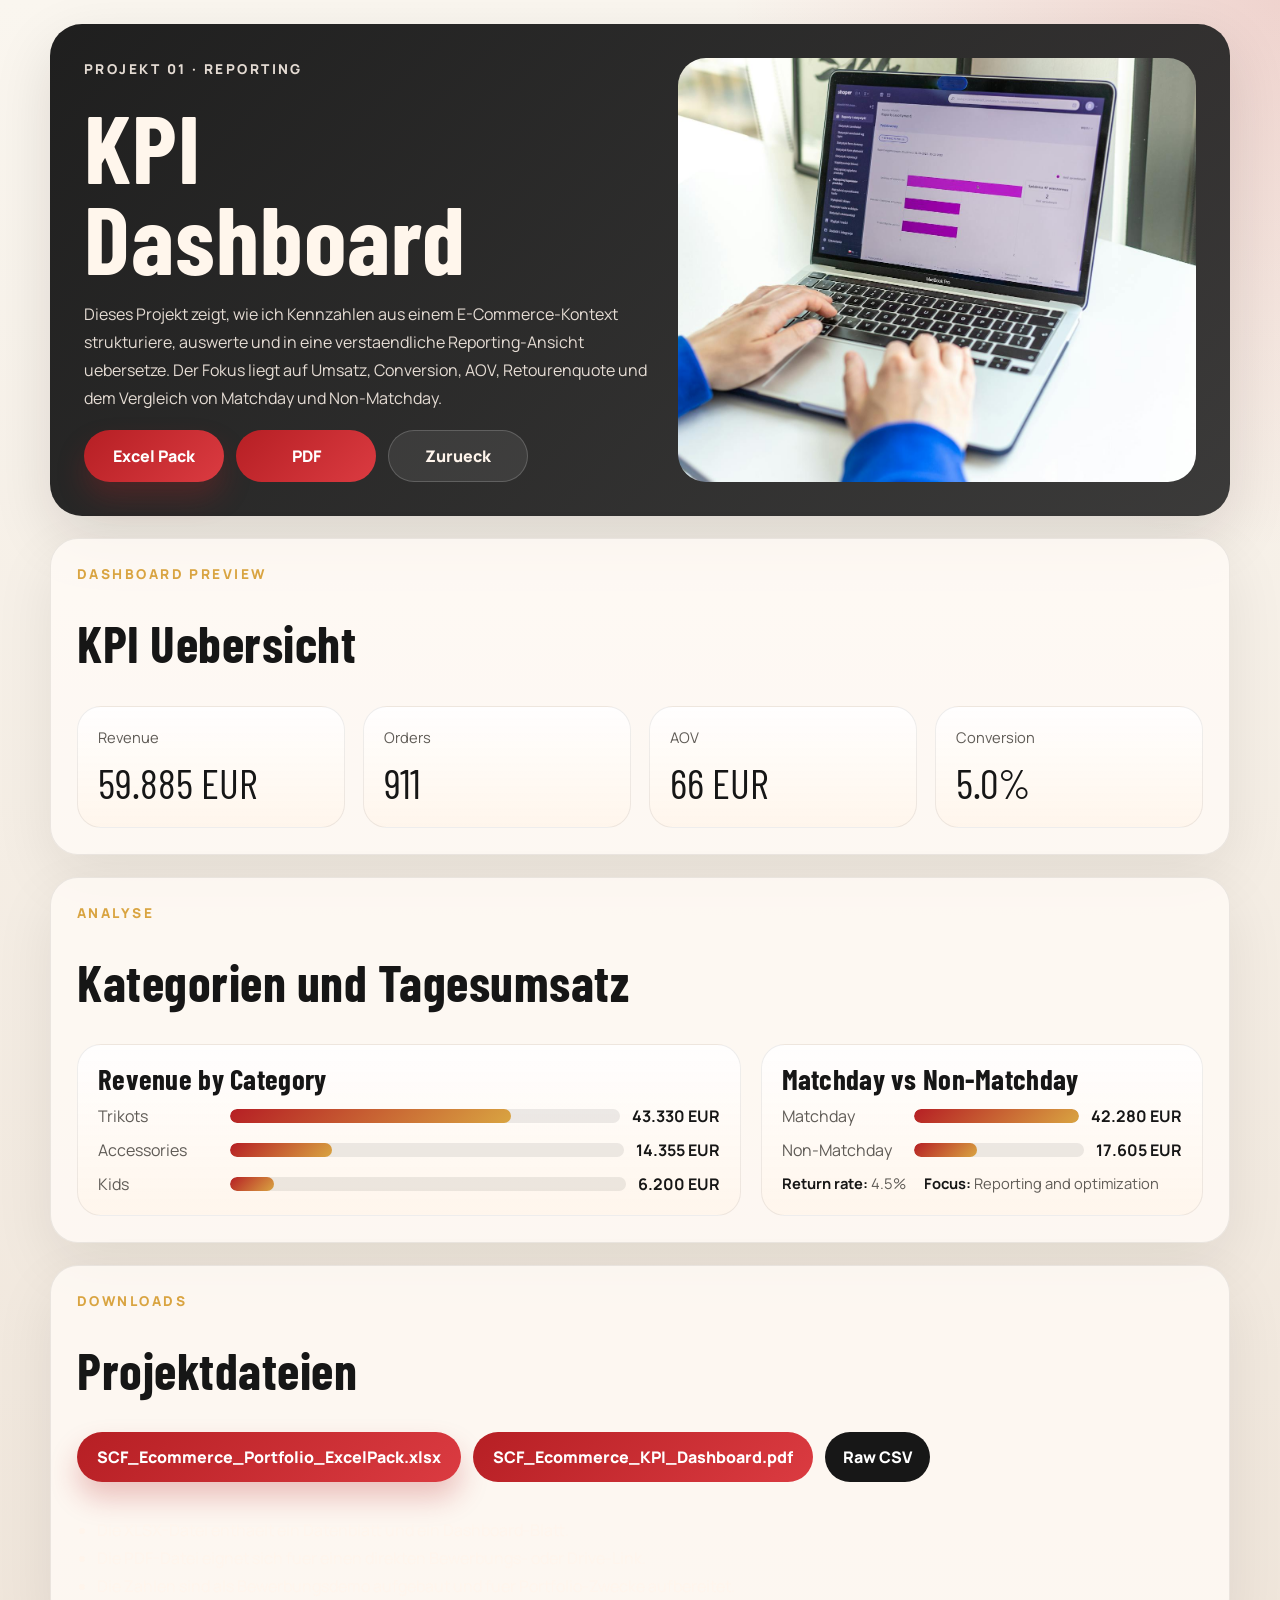
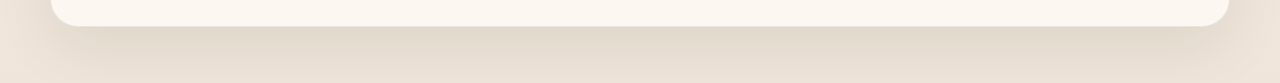
==== projects/kpi-dashboard.html @ 1fbb6597 "Add SC Freiburg application website" ====
<!DOCTYPE html>
<html lang="de">
  <head>
    <meta charset="UTF-8" />
    <meta name="viewport" content="width=device-width, initial-scale=1.0" />
    <title>KPI Dashboard | Kassem Jaffal</title>
    <link rel="preconnect" href="https://fonts.googleapis.com" />
    <link rel="preconnect" href="https://fonts.gstatic.com" crossorigin />
    <link
      href="https://fonts.googleapis.com/css2?family=Barlow+Condensed:wght@500;700&family=Manrope:wght@400;500;700;800&display=swap"
      rel="stylesheet"
    />
    <link rel="stylesheet" href="../styles.css" />
    <link rel="stylesheet" href="../projects.css" />
  </head>
  <body class="project-page">
    <div class="project-shell">
      <section class="project-hero">
        <div class="project-hero__copy">
          <p class="eyebrow">Projekt 01 · Reporting</p>
          <h1>KPI Dashboard</h1>
          <p class="project-copy">
            Dieses Projekt zeigt, wie ich Kennzahlen aus einem E-Commerce-Kontext
            strukturiere, auswerte und in eine verstaendliche Reporting-Ansicht
            uebersetze. Der Fokus liegt auf Umsatz, Conversion, AOV,
            Retourenquote und dem Vergleich von Matchday und Non-Matchday.
          </p>
          <div class="button-row">
            <a class="button button--primary" href="../downloads/SCF_Ecommerce_Portfolio_ExcelPack.xlsx">Excel Pack</a>
            <a class="button download-link" href="../downloads/SCF_Ecommerce_KPI_Dashboard.pdf">PDF</a>
            <a class="button button--ghost" href="../index.html#projects">Zurueck</a>
          </div>
        </div>

        <div class="project-hero__visual">
          <img src="../assets/excel-kpi-dashboard.jpg" alt="Laptop mit KPI-Dashboard" />
        </div>
      </section>

      <section class="project-panel">
        <p class="eyebrow">Dashboard Preview</p>
        <h2>KPI Uebersicht</h2>
        <div class="dashboard-grid">
          <article class="dashboard-metric">
            <span class="dashboard-metric__label">Revenue</span>
            <span class="dashboard-metric__value">59.885 EUR</span>
          </article>
          <article class="dashboard-metric">
            <span class="dashboard-metric__label">Orders</span>
            <span class="dashboard-metric__value">911</span>
          </article>
          <article class="dashboard-metric">
            <span class="dashboard-metric__label">AOV</span>
            <span class="dashboard-metric__value">66 EUR</span>
          </article>
          <article class="dashboard-metric">
            <span class="dashboard-metric__label">Conversion</span>
            <span class="dashboard-metric__value">5.0%</span>
          </article>
        </div>
      </section>

      <section class="project-panel">
        <p class="eyebrow">Analyse</p>
        <h2>Kategorien und Tagesumsatz</h2>
        <div class="chart-layout">
          <article class="chart-panel">
            <h3>Revenue by Category</h3>
            <div class="bar-chart">
              <div class="bar-row">
                <span>Trikots</span>
                <div class="bar-track"><div class="bar-fill" style="width: 72%"></div></div>
                <strong>43.330 EUR</strong>
              </div>
              <div class="bar-row">
                <span>Accessories</span>
                <div class="bar-track"><div class="bar-fill" style="width: 26%"></div></div>
                <strong>14.355 EUR</strong>
              </div>
              <div class="bar-row">
                <span>Kids</span>
                <div class="bar-track"><div class="bar-fill" style="width: 11%"></div></div>
                <strong>6.200 EUR</strong>
              </div>
            </div>
          </article>

          <article class="chart-panel">
            <h3>Matchday vs Non-Matchday</h3>
            <div class="mini-bars">
              <div class="bar-row">
                <span>Matchday</span>
                <div class="bar-track"><div class="bar-fill" style="width: 100%"></div></div>
                <strong>42.280 EUR</strong>
              </div>
              <div class="bar-row">
                <span>Non-Matchday</span>
                <div class="bar-track"><div class="bar-fill" style="width: 37%"></div></div>
                <strong>17.605 EUR</strong>
              </div>
            </div>
            <div class="legend">
              <span><strong>Return rate:</strong> 4.5%</span>
              <span><strong>Focus:</strong> Reporting and optimization</span>
            </div>
          </article>
        </div>
      </section>

      <section class="project-panel">
        <p class="eyebrow">Downloads</p>
        <h2>Projektdateien</h2>
        <div class="download-row">
          <a class="button button--primary" href="../downloads/SCF_Ecommerce_Portfolio_ExcelPack.xlsx">SCF_Ecommerce_Portfolio_ExcelPack.xlsx</a>
          <a class="button download-link" href="../downloads/SCF_Ecommerce_KPI_Dashboard.pdf">SCF_Ecommerce_KPI_Dashboard.pdf</a>
          <a class="button button--card" href="../downloads/scf_ecommerce_daily_data.csv">Raw CSV</a>
        </div>
        <ul class="download-list">
          <li>Die XLSX-Datei enthaelt ein Datenblatt und ein Dashboard-Blatt.</li>
          <li>Die PDF-Datei eignet sich fuer einen direkten Bewerbungs- oder Drive-Link.</li>
          <li>Die Zahlen sind als Bewerbungsdemo aufgebaut und fuer Portfolio-Zwecke aufbereitet.</li>
        </ul>
      </section>
    </div>
  </body>
</html>
---- styles.css ----
:root {
  --bg: #f4efe7;
  --bg-strong: #161616;
  --panel: rgba(255, 250, 244, 0.9);
  --panel-strong: #ffffff;
  --text: #161616;
  --muted: #5f5b56;
  --primary: #b61f24;
  --primary-dark: #7f1117;
  --accent: #d9a441;
  --line: rgba(22, 22, 22, 0.12);
  --shadow: 0 22px 60px rgba(27, 20, 15, 0.12);
}

* {
  box-sizing: border-box;
}

html {
  scroll-behavior: smooth;
}

body {
  margin: 0;
  font-family: "Manrope", sans-serif;
  color: var(--text);
  background:
    radial-gradient(circle at top right, rgba(182, 31, 36, 0.16), transparent 28%),
    radial-gradient(circle at bottom left, rgba(217, 164, 65, 0.2), transparent 24%),
    linear-gradient(180deg, #faf5ee 0%, #f1e9df 100%);
}

@keyframes riseIn {
  from {
    opacity: 0;
    transform: translateY(22px);
  }

  to {
    opacity: 1;
    transform: translateY(0);
  }
}

@keyframes panelSwap {
  from {
    opacity: 0;
    transform: translateY(14px) scale(0.985);
  }

  to {
    opacity: 1;
    transform: translateY(0) scale(1);
  }
}

img {
  display: block;
  max-width: 100%;
}

.page-shell {
  width: min(1180px, calc(100% - 32px));
  margin: 24px auto 56px;
}

.hero,
.section,
.closing__card {
  position: relative;
  overflow: hidden;
}

.hero {
  display: grid;
  grid-template-columns: 1.5fr 1fr;
  gap: 24px;
  min-height: 78vh;
  padding: 36px;
  border-radius: 36px;
  background:
    linear-gradient(135deg, rgba(22, 22, 22, 0.95), rgba(34, 34, 34, 0.86)),
    linear-gradient(120deg, rgba(182, 31, 36, 0.3), transparent 40%);
  box-shadow: var(--shadow);
  animation: riseIn 700ms ease both;
}

.hero::after {
  content: "";
  position: absolute;
  inset: auto -10% -20% auto;
  width: 420px;
  height: 420px;
  border-radius: 50%;
  background: radial-gradient(circle, rgba(182, 31, 36, 0.5), transparent 68%);
  filter: blur(24px);
}

.hero__copy,
.hero__card {
  position: relative;
  z-index: 1;
}

.hero__copy {
  display: flex;
  flex-direction: column;
  justify-content: center;
  max-width: 660px;
  padding-right: 24px;
}

.eyebrow {
  margin: 0 0 14px;
  color: var(--accent);
  font-size: 0.85rem;
  font-weight: 800;
  letter-spacing: 0.18em;
  text-transform: uppercase;
}

h1,
h2,
h3,
h4 {
  margin: 0;
  font-family: "Barlow Condensed", sans-serif;
  letter-spacing: 0.01em;
  line-height: 0.95;
}

h1 {
  max-width: 10ch;
  color: #fff5ec;
  font-size: clamp(4rem, 10vw, 7.8rem);
}

.hero__lead {
  max-width: 52ch;
  margin: 22px 0 0;
  color: rgba(255, 245, 236, 0.9);
  font-size: 1.08rem;
  line-height: 1.75;
}

.hero__actions {
  display: flex;
  gap: 14px;
  flex-wrap: wrap;
  margin-top: 28px;
}

.button,
.icon-button,
.portfolio__tab {
  border: 0;
  cursor: pointer;
  transition:
    transform 180ms ease,
    box-shadow 180ms ease,
    background-color 180ms ease,
    color 180ms ease;
}

.button {
  display: inline-flex;
  align-items: center;
  justify-content: center;
  min-width: 140px;
  padding: 14px 20px;
  border-radius: 999px;
  text-decoration: none;
  font-weight: 800;
}

.button:hover,
.icon-button:hover,
.portfolio__tab:hover {
  transform: translateY(-2px);
}

.button--primary {
  background: linear-gradient(135deg, var(--primary), #db3b41);
  color: #fff;
  box-shadow: 0 16px 28px rgba(182, 31, 36, 0.25);
}

.button--ghost {
  color: #fff5ec;
  background: rgba(255, 255, 255, 0.08);
  border: 1px solid rgba(255, 255, 255, 0.18);
}

.button--card {
  min-width: 0;
  width: fit-content;
  padding: 12px 18px;
  color: #fff;
  background: #171717;
}

.download-link {
  color: #fff;
  background: linear-gradient(135deg, #b61f24, #db3b41);
}

.hero__card {
  align-self: end;
  padding: 28px;
  border-radius: 28px;
  background: linear-gradient(180deg, rgba(255, 246, 235, 0.96), rgba(255, 255, 255, 0.84));
  backdrop-filter: blur(10px);
}

.hero__card-label {
  display: inline-block;
  margin-bottom: 18px;
  padding: 8px 12px;
  border-radius: 999px;
  background: rgba(182, 31, 36, 0.1);
  color: var(--primary);
  font-size: 0.8rem;
  font-weight: 800;
  letter-spacing: 0.08em;
  text-transform: uppercase;
}

.hero__fit-list,
.check-list,
.detail-list {
  margin: 0;
  padding: 0;
  list-style: none;
}

.hero__fit-list {
  display: grid;
  gap: 14px;
}

.hero__fit-list li,
.check-list li,
.detail-list li {
  position: relative;
  padding-left: 26px;
  line-height: 1.65;
}

.hero__fit-list li::before,
.check-list li::before,
.detail-list li::before {
  content: "";
  position: absolute;
  left: 0;
  top: 0.62em;
  width: 10px;
  height: 10px;
  border-radius: 50%;
  background: linear-gradient(135deg, var(--primary), var(--accent));
}

.section {
  margin-top: 24px;
  padding: 34px;
  border: 1px solid rgba(255, 255, 255, 0.42);
  border-radius: 32px;
  background: rgba(255, 252, 247, 0.74);
  box-shadow: var(--shadow);
  backdrop-filter: blur(12px);
  animation: riseIn 700ms ease both;
}

.section-heading {
  display: grid;
  gap: 10px;
  margin-bottom: 24px;
}

.section-heading h2 {
  max-width: 16ch;
  font-size: clamp(2.1rem, 5vw, 3.7rem);
}

.intro__grid,
.portfolio__panel,
.fit__grid {
  display: grid;
  gap: 20px;
}

.intro__grid {
  grid-template-columns: 1.45fr 0.9fr;
}

.panel,
.fit-card,
.closing__card {
  border-radius: 28px;
  background: var(--panel);
  border: 1px solid rgba(22, 22, 22, 0.07);
  box-shadow: inset 0 1px 0 rgba(255, 255, 255, 0.7);
}

.panel {
  padding: 24px;
}

.panel--wide {
  display: grid;
  gap: 16px;
}

.panel p,
.timeline__item p,
.fit-card p,
.closing__card p,
.portfolio__description,
.portfolio__role {
  margin: 0;
  color: var(--muted);
  line-height: 1.75;
}

.panel h3,
.fit-card h3,
.portfolio__panel h3,
.timeline__item h3,
.closing__card h2 {
  margin-bottom: 14px;
  font-size: 2rem;
}

.check-list {
  display: grid;
  gap: 10px;
}

.timeline__list {
  display: grid;
  gap: 18px;
}

.timeline__item {
  display: grid;
  grid-template-columns: 120px 1fr;
  gap: 18px;
  padding: 22px 0;
  border-top: 1px solid var(--line);
}

.timeline__item:first-child {
  border-top: 0;
  padding-top: 0;
}

.timeline__year {
  display: inline-flex;
  align-self: start;
  justify-content: center;
  min-width: 104px;
  padding: 10px 14px;
  border-radius: 999px;
  background: #181818;
  color: #fff6ed;
  font-weight: 800;
  letter-spacing: 0.08em;
  text-transform: uppercase;
}

.fit__grid {
  grid-template-columns: repeat(4, minmax(0, 1fr));
}

.fit-card {
  padding: 22px;
  background:
    linear-gradient(180deg, rgba(255, 255, 255, 0.82), rgba(255, 247, 238, 0.9));
}

.portfolio__cards,
.project-detail-list,
.project-detail__columns {
  display: grid;
  gap: 20px;
}

.portfolio__note {
  max-width: 70ch;
  margin: 0 0 22px;
  color: var(--muted);
  line-height: 1.7;
}

.portfolio__cards {
  grid-template-columns: repeat(3, minmax(0, 1fr));
}

.project-card,
.project-detail {
  overflow: hidden;
  border-radius: 28px;
  background:
    linear-gradient(180deg, rgba(255, 255, 255, 0.84), rgba(255, 247, 238, 0.9));
  border: 1px solid rgba(22, 22, 22, 0.08);
  box-shadow: var(--shadow);
}

.project-card__image,
.project-detail__visual img {
  width: 100%;
  object-fit: cover;
}

.project-card__image {
  height: 220px;
}

.project-card__body {
  display: grid;
  gap: 14px;
  padding: 22px;
}

.project-card__tag {
  display: inline-flex;
  width: fit-content;
  padding: 8px 12px;
  border-radius: 999px;
  background: rgba(182, 31, 36, 0.1);
  color: var(--primary);
  font-size: 0.78rem;
  font-weight: 800;
  letter-spacing: 0.08em;
  text-transform: uppercase;
}

.project-card__body h3,
.project-detail__content h3 {
  font-size: 2rem;
}

.project-card__body p,
.project-detail__lead,
.source-note p {
  margin: 0;
  color: var(--muted);
  line-height: 1.7;
}

.project-card__tools {
  color: var(--text);
  font-size: 0.95rem;
  font-weight: 800;
}

.project-detail-list {
  margin-top: 28px;
}

.project-detail {
  display: grid;
  grid-template-columns: 0.95fr 1.05fr;
}

.project-detail__visual {
  min-height: 100%;
  background: #161616;
}

.project-detail__visual img {
  height: 100%;
}

.project-detail__content {
  display: grid;
  gap: 18px;
  padding: 24px;
}

.project-detail__lead {
  font-size: 1.02rem;
}

.project-detail__columns {
  grid-template-columns: repeat(2, minmax(0, 1fr));
}

.project-detail__actions {
  display: flex;
  flex-wrap: wrap;
  gap: 12px;
}

.source-note {
  margin-top: 18px;
  padding-top: 18px;
  border-top: 1px solid var(--line);
}

.source-note a {
  color: var(--primary-dark);
  font-weight: 700;
}

.portfolio__tabs {
  display: flex;
  gap: 14px;
  flex-wrap: wrap;
  margin-bottom: 18px;
}

.portfolio__tab {
  padding: 14px 18px;
  border-radius: 18px;
  background: rgba(22, 22, 22, 0.05);
  font: inherit;
  text-align: left;
}

.portfolio__tab span {
  display: block;
}

.portfolio__tab-title {
  margin-bottom: 4px;
  font-weight: 800;
}

.portfolio__tab-subtitle {
  font-size: 0.92rem;
  color: var(--muted);
}

.portfolio__tab.is-active {
  background: linear-gradient(135deg, rgba(182, 31, 36, 0.14), rgba(217, 164, 65, 0.22));
  box-shadow: 0 10px 26px rgba(182, 31, 36, 0.12);
}

.portfolio__panel {
  grid-template-columns: 1fr 1fr;
  align-items: stretch;
  padding: 18px;
  border-radius: 32px;
  background:
    linear-gradient(180deg, rgba(255, 255, 255, 0.78), rgba(255, 245, 236, 0.86));
  border: 1px solid rgba(22, 22, 22, 0.08);
}

.portfolio__visual {
  min-height: 420px;
  padding: 16px;
  border-radius: 24px;
  background: linear-gradient(135deg, #151515, #2c2c2c);
}

.portfolio__visual img {
  width: 100%;
  height: 100%;
  object-fit: cover;
  border-radius: 18px;
}

.portfolio__visual.is-swapping,
.portfolio__content.is-swapping {
  animation: panelSwap 280ms ease;
}

.portfolio__content {
  display: flex;
  flex-direction: column;
  gap: 18px;
  padding: 14px 10px 14px 18px;
}

.portfolio__topline {
  display: flex;
  align-items: center;
  justify-content: space-between;
  gap: 16px;
}

.portfolio__type {
  display: inline-flex;
  padding: 8px 12px;
  border-radius: 999px;
  background: rgba(182, 31, 36, 0.1);
  color: var(--primary);
  font-size: 0.82rem;
  font-weight: 800;
  letter-spacing: 0.08em;
  text-transform: uppercase;
}

.portfolio__controls {
  display: flex;
  gap: 10px;
}

.icon-button {
  width: 44px;
  height: 44px;
  border-radius: 50%;
  background: #141414;
  color: #fff;
  font-size: 1.1rem;
}

.portfolio__role {
  font-weight: 700;
  color: var(--text);
}

.metric-strip {
  display: grid;
  grid-template-columns: repeat(3, minmax(0, 1fr));
  gap: 12px;
}

.metric {
  padding: 16px;
  border-radius: 20px;
  background: rgba(22, 22, 22, 0.04);
}

.metric__value {
  display: block;
  font-family: "Barlow Condensed", sans-serif;
  font-size: 2.1rem;
}

.metric__label {
  color: var(--muted);
  font-size: 0.9rem;
}

.portfolio__details {
  display: grid;
  grid-template-columns: repeat(2, minmax(0, 1fr));
  gap: 18px;
}

.portfolio__details h4 {
  margin-bottom: 12px;
  font-size: 1.35rem;
}

.closing__card {
  padding: 30px;
  background:
    linear-gradient(135deg, rgba(182, 31, 36, 0.08), rgba(255, 247, 238, 0.9)),
    var(--panel-strong);
}

@media (max-width: 980px) {
  .hero,
  .intro__grid,
  .portfolio__panel,
  .fit__grid,
  .portfolio__details,
  .project-detail,
  .project-detail__columns {
    grid-template-columns: 1fr;
  }

  .hero {
    min-height: auto;
  }

  .hero__copy {
    padding-right: 0;
  }

  .fit__grid {
    grid-template-columns: repeat(2, minmax(0, 1fr));
  }

  .portfolio__cards {
    grid-template-columns: 1fr;
  }
}

@media (max-width: 680px) {
  .page-shell {
    width: min(100% - 20px, 1180px);
    margin-top: 10px;
    margin-bottom: 34px;
  }

  .hero,
  .section {
    padding: 22px;
    border-radius: 24px;
  }

  h1 {
    max-width: none;
    font-size: clamp(3rem, 17vw, 4.7rem);
  }

  .section-heading h2 {
    max-width: none;
  }

  .timeline__item {
    grid-template-columns: 1fr;
  }

  .fit__grid,
  .metric-strip {
    grid-template-columns: 1fr;
  }

  .portfolio__visual {
    min-height: 260px;
  }

  .project-card__image {
    height: 200px;
  }
}
---- projects.css ----
.project-page {
  min-height: 100vh;
  background:
    radial-gradient(circle at top right, rgba(182, 31, 36, 0.16), transparent 26%),
    linear-gradient(180deg, #faf6ef 0%, #efe5da 100%);
}

.project-shell {
  width: min(1180px, calc(100% - 32px));
  margin: 24px auto 56px;
}

.project-hero,
.project-panel,
.shop-grid,
.funnel-grid {
  display: grid;
  gap: 22px;
}

.project-hero {
  grid-template-columns: 1.05fr 0.95fr;
  padding: 34px;
  border-radius: 32px;
  background: linear-gradient(135deg, rgba(22, 22, 22, 0.96), rgba(39, 39, 39, 0.9));
  box-shadow: 0 22px 60px rgba(27, 20, 15, 0.12);
}

.project-hero__copy {
  display: grid;
  align-content: center;
  gap: 18px;
}

.project-hero__copy h1 {
  color: #fff6ec;
  max-width: 9ch;
  font-size: clamp(3.3rem, 8vw, 6rem);
}

.project-hero__copy p,
.project-copy,
.download-list li,
.shop-card p,
.funnel-card p {
  margin: 0;
  color: rgba(255, 245, 236, 0.88);
  line-height: 1.75;
}

.project-hero__copy .button-row,
.download-row {
  display: flex;
  flex-wrap: wrap;
  gap: 12px;
}

.project-hero__visual,
.project-panel {
  overflow: hidden;
  border-radius: 28px;
}

.project-hero__visual img {
  width: 100%;
  height: 100%;
  min-height: 340px;
  object-fit: cover;
}

.project-panel {
  margin-top: 22px;
  padding: 26px;
  background: rgba(255, 251, 246, 0.82);
  border: 1px solid rgba(22, 22, 22, 0.08);
  box-shadow: 0 22px 60px rgba(27, 20, 15, 0.08);
}

.project-panel h2 {
  font-size: clamp(2rem, 4vw, 3.2rem);
  margin-bottom: 16px;
}

.dashboard-grid {
  display: grid;
  gap: 18px;
  grid-template-columns: repeat(4, minmax(0, 1fr));
}

.dashboard-metric,
.chart-panel,
.shop-card,
.funnel-card {
  padding: 20px;
  border-radius: 24px;
  background:
    linear-gradient(180deg, rgba(255, 255, 255, 0.86), rgba(255, 245, 236, 0.92));
  border: 1px solid rgba(22, 22, 22, 0.07);
}

.dashboard-metric__label {
  display: block;
  margin-bottom: 10px;
  color: #5f5b56;
  font-size: 0.92rem;
}

.dashboard-metric__value {
  display: block;
  font-family: "Barlow Condensed", sans-serif;
  font-size: 2.6rem;
}

.chart-layout {
  display: grid;
  grid-template-columns: 1.2fr 0.8fr;
  gap: 20px;
}

.chart-panel h3,
.shop-card h3,
.funnel-card h3 {
  margin-bottom: 12px;
  font-size: 1.8rem;
}

.bar-chart,
.mini-bars {
  display: grid;
  gap: 12px;
}

.bar-row {
  display: grid;
  grid-template-columns: 120px 1fr auto;
  align-items: center;
  gap: 12px;
}

.bar-row span,
.download-list,
.shop-card p,
.funnel-card p,
.legend {
  color: #5f5b56;
}

.bar-track {
  position: relative;
  overflow: hidden;
  height: 14px;
  border-radius: 999px;
  background: rgba(22, 22, 22, 0.08);
}

.bar-fill {
  height: 100%;
  border-radius: inherit;
  background: linear-gradient(135deg, #b61f24, #d9a441);
}

.legend {
  display: flex;
  gap: 18px;
  margin-top: 12px;
  font-size: 0.92rem;
}

.legend strong {
  color: #161616;
}

.download-list {
  margin: 12px 0 0;
  padding-left: 20px;
  line-height: 1.7;
}

.download-link {
  color: #fff;
  background: linear-gradient(135deg, #b61f24, #db3b41);
}

.shop-grid {
  grid-template-columns: repeat(3, minmax(0, 1fr));
}

.shop-card__price {
  display: block;
  margin-top: 10px;
  font-family: "Barlow Condensed", sans-serif;
  font-size: 2rem;
}

.shop-badge {
  display: inline-flex;
  margin-bottom: 12px;
  padding: 8px 12px;
  border-radius: 999px;
  background: rgba(182, 31, 36, 0.12);
  color: #b61f24;
  font-weight: 800;
  font-size: 0.82rem;
  letter-spacing: 0.08em;
  text-transform: uppercase;
}

.promo-strip {
  display: grid;
  gap: 16px;
  grid-template-columns: 1.2fr 0.8fr;
  margin-top: 20px;
}

.promo-panel {
  padding: 22px;
  border-radius: 24px;
  background: #161616;
  color: #fff5ec;
}

.promo-panel p {
  margin: 0;
  color: rgba(255, 245, 236, 0.88);
}

.funnel-grid {
  grid-template-columns: repeat(4, minmax(0, 1fr));
}

.funnel-card__stage {
  display: inline-flex;
  margin-bottom: 12px;
  padding: 8px 10px;
  border-radius: 999px;
  background: rgba(22, 22, 22, 0.08);
  color: #161616;
  font-size: 0.84rem;
  font-weight: 800;
  letter-spacing: 0.06em;
  text-transform: uppercase;
}

.timeline-flow {
  display: grid;
  gap: 14px;
  margin-top: 18px;
}

.flow-row {
  display: grid;
  grid-template-columns: 140px 1fr;
  gap: 12px;
  padding-top: 14px;
  border-top: 1px solid rgba(22, 22, 22, 0.1);
}

.flow-row strong {
  font-size: 0.95rem;
  text-transform: uppercase;
  letter-spacing: 0.06em;
}

@media (max-width: 980px) {
  .project-hero,
  .chart-layout,
  .promo-strip,
  .flow-row {
    grid-template-columns: 1fr;
  }

  .dashboard-grid,
  .shop-grid,
  .funnel-grid {
    grid-template-columns: repeat(2, minmax(0, 1fr));
  }
}

@media (max-width: 680px) {
  .project-shell {
    width: min(100% - 20px, 1180px);
    margin-top: 10px;
    margin-bottom: 34px;
  }

  .project-hero,
  .project-panel {
    padding: 22px;
  }

  .dashboard-grid,
  .shop-grid,
  .funnel-grid {
    grid-template-columns: 1fr;
  }

  .bar-row {
    grid-template-columns: 1fr;
  }
}
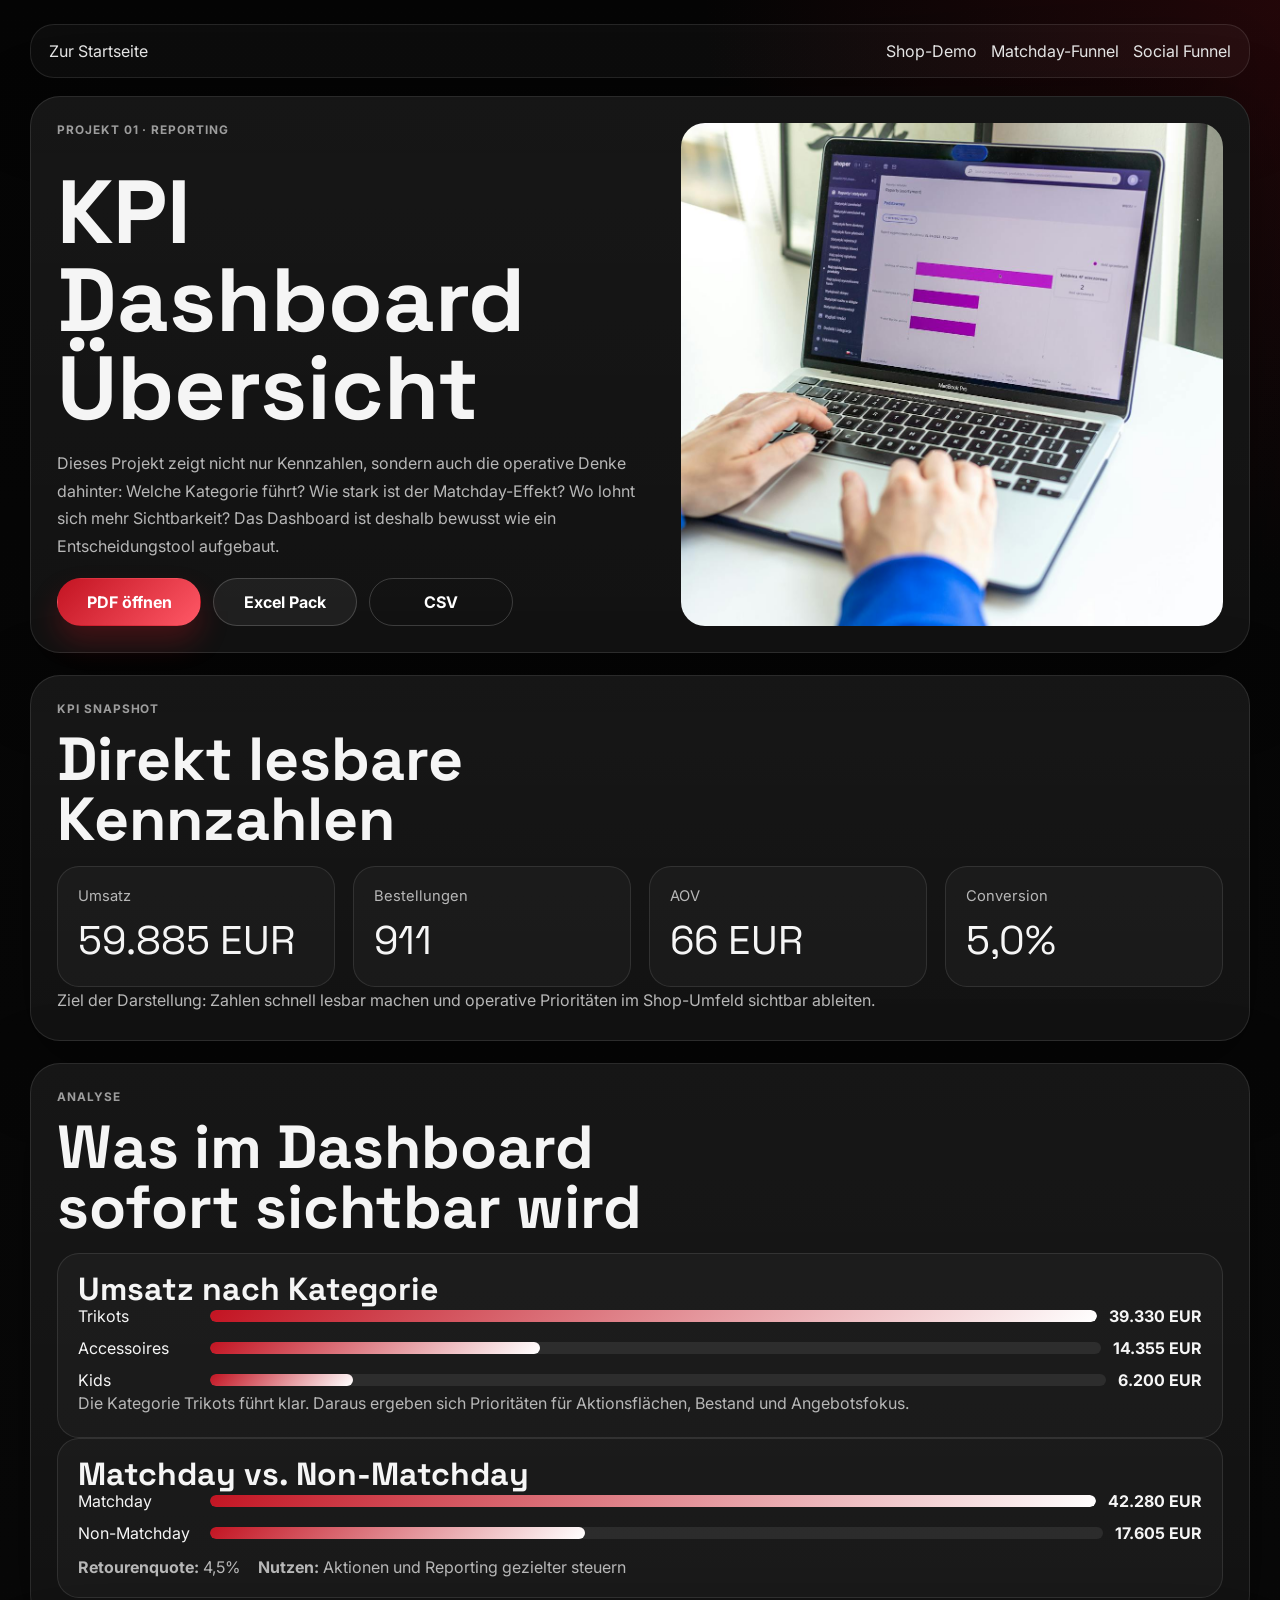
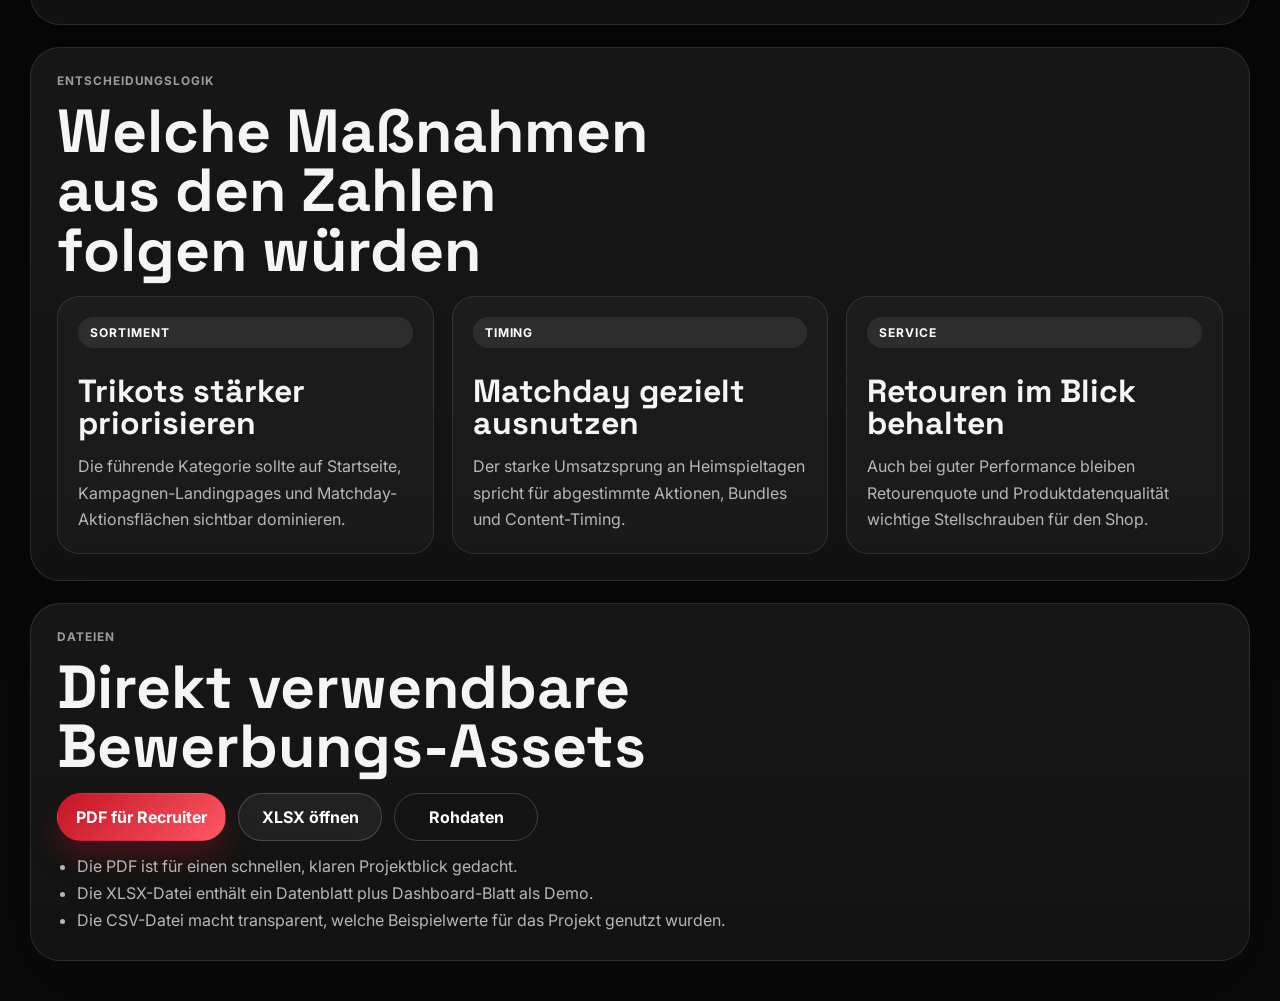
==== commit cb59e884: "Expand shop demo and add social funnel project" ====
--- a/projects/kpi-dashboard.html
+++ b/projects/kpi-dashboard.html
@@ -3,32 +3,35 @@
   <head>
     <meta charset="UTF-8" />
     <meta name="viewport" content="width=device-width, initial-scale=1.0" />
-    <title>KPI Dashboard | Kassem Jaffal</title>
-    <link rel="preconnect" href="https://fonts.googleapis.com" />
-    <link rel="preconnect" href="https://fonts.gstatic.com" crossorigin />
-    <link
-      href="https://fonts.googleapis.com/css2?family=Barlow+Condensed:wght@500;700&family=Manrope:wght@400;500;700;800&display=swap"
-      rel="stylesheet"
-    />
+    <title>KPI Dashboard Übersicht | Kassem Jaffal</title>
     <link rel="stylesheet" href="../styles.css" />
     <link rel="stylesheet" href="../projects.css" />
   </head>
   <body class="project-page">
     <div class="project-shell">
+      <nav class="subnav" aria-label="Unterseiten-Navigation">
+        <a href="../index.html">Zur Startseite</a>
+        <div class="subnav__links">
+          <a href="mock-fanshop.html">Shop-Demo</a>
+          <a href="matchday-funnel.html">Matchday-Funnel</a>
+          <a href="social-media-funnel.html">Social Funnel</a>
+        </div>
+      </nav>
+
       <section class="project-hero">
         <div class="project-hero__copy">
           <p class="eyebrow">Projekt 01 · Reporting</p>
-          <h1>KPI Dashboard</h1>
+          <h1>KPI Dashboard Übersicht</h1>
           <p class="project-copy">
-            Dieses Projekt zeigt, wie ich Kennzahlen aus einem E-Commerce-Kontext
-            strukturiere, auswerte und in eine verstaendliche Reporting-Ansicht
-            uebersetze. Der Fokus liegt auf Umsatz, Conversion, AOV,
-            Retourenquote und dem Vergleich von Matchday und Non-Matchday.
+            Dieses Projekt zeigt nicht nur Kennzahlen, sondern auch die
+            operative Denke dahinter: Welche Kategorie führt? Wie stark ist der
+            Matchday-Effekt? Wo lohnt sich mehr Sichtbarkeit? Das Dashboard ist
+            deshalb bewusst wie ein Entscheidungstool aufgebaut.
           </p>
           <div class="button-row">
-            <a class="button button--primary" href="../downloads/SCF_Ecommerce_Portfolio_ExcelPack.xlsx">Excel Pack</a>
-            <a class="button download-link" href="../downloads/SCF_Ecommerce_KPI_Dashboard.pdf">PDF</a>
-            <a class="button button--ghost" href="../index.html#projects">Zurueck</a>
+            <a class="button button--primary" href="../downloads/SCF_Ecommerce_KPI_Dashboard.pdf">PDF öffnen</a>
+            <a class="button button--secondary" href="../downloads/SCF_Ecommerce_Portfolio_ExcelPack.xlsx">Excel Pack</a>
+            <a class="button button--ghost" href="../downloads/scf_ecommerce_daily_data.csv">CSV</a>
           </div>
         </div>
 
@@ -38,15 +41,15 @@
       </section>
 
       <section class="project-panel">
-        <p class="eyebrow">Dashboard Preview</p>
-        <h2>KPI Uebersicht</h2>
+        <p class="eyebrow">KPI Snapshot</p>
+        <h2>Direkt lesbare Kennzahlen</h2>
         <div class="dashboard-grid">
           <article class="dashboard-metric">
-            <span class="dashboard-metric__label">Revenue</span>
+            <span class="dashboard-metric__label">Umsatz</span>
             <span class="dashboard-metric__value">59.885 EUR</span>
           </article>
           <article class="dashboard-metric">
-            <span class="dashboard-metric__label">Orders</span>
+            <span class="dashboard-metric__label">Bestellungen</span>
             <span class="dashboard-metric__value">911</span>
           </article>
           <article class="dashboard-metric">
@@ -55,38 +58,40 @@
           </article>
           <article class="dashboard-metric">
             <span class="dashboard-metric__label">Conversion</span>
-            <span class="dashboard-metric__value">5.0%</span>
+            <span class="dashboard-metric__value">5,0%</span>
           </article>
         </div>
+        <p class="metric-note">Ziel der Darstellung: Zahlen schnell lesbar machen und operative Prioritäten im Shop-Umfeld sichtbar ableiten.</p>
       </section>
 
       <section class="project-panel">
         <p class="eyebrow">Analyse</p>
-        <h2>Kategorien und Tagesumsatz</h2>
+        <h2>Was im Dashboard sofort sichtbar wird</h2>
         <div class="chart-layout">
           <article class="chart-panel">
-            <h3>Revenue by Category</h3>
+            <h3>Umsatz nach Kategorie</h3>
             <div class="bar-chart">
               <div class="bar-row">
                 <span>Trikots</span>
-                <div class="bar-track"><div class="bar-fill" style="width: 72%"></div></div>
-                <strong>43.330 EUR</strong>
+                <div class="bar-track"><div class="bar-fill" style="width: 100%"></div></div>
+                <strong>39.330 EUR</strong>
               </div>
               <div class="bar-row">
-                <span>Accessories</span>
-                <div class="bar-track"><div class="bar-fill" style="width: 26%"></div></div>
+                <span>Accessoires</span>
+                <div class="bar-track"><div class="bar-fill" style="width: 37%"></div></div>
                 <strong>14.355 EUR</strong>
               </div>
               <div class="bar-row">
                 <span>Kids</span>
-                <div class="bar-track"><div class="bar-fill" style="width: 11%"></div></div>
+                <div class="bar-track"><div class="bar-fill" style="width: 16%"></div></div>
                 <strong>6.200 EUR</strong>
               </div>
             </div>
+            <p class="chart-caption">Die Kategorie Trikots führt klar. Daraus ergeben sich Prioritäten für Aktionsflächen, Bestand und Angebotsfokus.</p>
           </article>
 
           <article class="chart-panel">
-            <h3>Matchday vs Non-Matchday</h3>
+            <h3>Matchday vs. Non-Matchday</h3>
             <div class="mini-bars">
               <div class="bar-row">
                 <span>Matchday</span>
@@ -95,30 +100,52 @@
               </div>
               <div class="bar-row">
                 <span>Non-Matchday</span>
-                <div class="bar-track"><div class="bar-fill" style="width: 37%"></div></div>
+                <div class="bar-track"><div class="bar-fill" style="width: 42%"></div></div>
                 <strong>17.605 EUR</strong>
               </div>
             </div>
             <div class="legend">
-              <span><strong>Return rate:</strong> 4.5%</span>
-              <span><strong>Focus:</strong> Reporting and optimization</span>
+              <span><strong>Retourenquote:</strong> 4,5%</span>
+              <span><strong>Nutzen:</strong> Aktionen und Reporting gezielter steuern</span>
             </div>
           </article>
         </div>
       </section>
 
       <section class="project-panel">
-        <p class="eyebrow">Downloads</p>
-        <h2>Projektdateien</h2>
+        <p class="eyebrow">Entscheidungslogik</p>
+        <h2>Welche Maßnahmen aus den Zahlen folgen würden</h2>
+        <div class="crm-grid">
+          <article class="crm-card">
+            <span class="insight-card__kicker">Sortiment</span>
+            <h3>Trikots stärker priorisieren</h3>
+            <p>Die führende Kategorie sollte auf Startseite, Kampagnen-Landingpages und Matchday-Aktionsflächen sichtbar dominieren.</p>
+          </article>
+          <article class="crm-card">
+            <span class="insight-card__kicker">Timing</span>
+            <h3>Matchday gezielt ausnutzen</h3>
+            <p>Der starke Umsatzsprung an Heimspieltagen spricht für abgestimmte Aktionen, Bundles und Content-Timing.</p>
+          </article>
+          <article class="crm-card">
+            <span class="insight-card__kicker">Service</span>
+            <h3>Retouren im Blick behalten</h3>
+            <p>Auch bei guter Performance bleiben Retourenquote und Produktdatenqualität wichtige Stellschrauben für den Shop.</p>
+          </article>
+        </div>
+      </section>
+
+      <section class="project-panel">
+        <p class="eyebrow">Dateien</p>
+        <h2>Direkt verwendbare Bewerbungs-Assets</h2>
         <div class="download-row">
-          <a class="button button--primary" href="../downloads/SCF_Ecommerce_Portfolio_ExcelPack.xlsx">SCF_Ecommerce_Portfolio_ExcelPack.xlsx</a>
-          <a class="button download-link" href="../downloads/SCF_Ecommerce_KPI_Dashboard.pdf">SCF_Ecommerce_KPI_Dashboard.pdf</a>
-          <a class="button button--card" href="../downloads/scf_ecommerce_daily_data.csv">Raw CSV</a>
+          <a class="button button--primary" href="../downloads/SCF_Ecommerce_KPI_Dashboard.pdf">PDF für Recruiter</a>
+          <a class="button button--secondary" href="../downloads/SCF_Ecommerce_Portfolio_ExcelPack.xlsx">XLSX öffnen</a>
+          <a class="button button--ghost" href="../downloads/scf_ecommerce_daily_data.csv">Rohdaten</a>
         </div>
         <ul class="download-list">
-          <li>Die XLSX-Datei enthaelt ein Datenblatt und ein Dashboard-Blatt.</li>
-          <li>Die PDF-Datei eignet sich fuer einen direkten Bewerbungs- oder Drive-Link.</li>
-          <li>Die Zahlen sind als Bewerbungsdemo aufgebaut und fuer Portfolio-Zwecke aufbereitet.</li>
+          <li>Die PDF ist für einen schnellen, klaren Projektblick gedacht.</li>
+          <li>Die XLSX-Datei enthält ein Datenblatt plus Dashboard-Blatt als Demo.</li>
+          <li>Die CSV-Datei macht transparent, welche Beispielwerte für das Projekt genutzt wurden.</li>
         </ul>
       </section>
     </div>
--- a/styles.css
+++ b/styles.css
@@ -1,15 +1,27 @@
+@import url("https://fonts.googleapis.com/css2?family=Inter:wght@400;500;600;700;800&family=Space+Grotesk:wght@500;700&display=swap");
+
 :root {
-  --bg: #f4efe7;
-  --bg-strong: #161616;
-  --panel: rgba(255, 250, 244, 0.9);
-  --panel-strong: #ffffff;
-  --text: #161616;
-  --muted: #5f5b56;
-  --primary: #b61f24;
-  --primary-dark: #7f1117;
-  --accent: #d9a441;
-  --line: rgba(22, 22, 22, 0.12);
-  --shadow: 0 22px 60px rgba(27, 20, 15, 0.12);
+  --bg: #050505;
+  --bg-soft: #0d0d0d;
+  --panel: #121212;
+  --panel-soft: #171717;
+  --surface: rgba(255, 255, 255, 0.04);
+  --surface-strong: rgba(255, 255, 255, 0.08);
+  --line: rgba(255, 255, 255, 0.1);
+  --line-strong: rgba(255, 255, 255, 0.18);
+  --text: #f5f5f5;
+  --muted: #b7b7b7;
+  --muted-strong: #e4e4e4;
+  --accent: #c31422;
+  --accent-soft: #ff5866;
+  --white: #ffffff;
+  --shadow: 0 24px 80px rgba(0, 0, 0, 0.34);
+  --radius-xl: 34px;
+  --radius-lg: 24px;
+  --radius-md: 18px;
+  --site-width: min(1220px, calc(100% - 32px));
+  --title-font: "Space Grotesk", sans-serif;
+  --body-font: "Inter", sans-serif;
 }
 
 * {
@@ -22,36 +34,12 @@
 
 body {
   margin: 0;
-  font-family: "Manrope", sans-serif;
+  font-family: var(--body-font);
   color: var(--text);
   background:
-    radial-gradient(circle at top right, rgba(182, 31, 36, 0.16), transparent 28%),
-    radial-gradient(circle at bottom left, rgba(217, 164, 65, 0.2), transparent 24%),
-    linear-gradient(180deg, #faf5ee 0%, #f1e9df 100%);
-}
-
-@keyframes riseIn {
-  from {
-    opacity: 0;
-    transform: translateY(22px);
-  }
-
-  to {
-    opacity: 1;
-    transform: translateY(0);
-  }
-}
-
-@keyframes panelSwap {
-  from {
-    opacity: 0;
-    transform: translateY(14px) scale(0.985);
-  }
-
-  to {
-    opacity: 1;
-    transform: translateY(0) scale(1);
-  }
+    radial-gradient(circle at top right, rgba(195, 20, 34, 0.18), transparent 22%),
+    radial-gradient(circle at bottom left, rgba(255, 255, 255, 0.05), transparent 16%),
+    linear-gradient(180deg, #040404 0%, #090909 100%);
 }
 
 img {
@@ -59,64 +47,238 @@
   max-width: 100%;
 }
 
-.page-shell {
-  width: min(1180px, calc(100% - 32px));
-  margin: 24px auto 56px;
-}
-
+a {
+  color: inherit;
+}
+
+button,
+input,
+textarea,
+select {
+  font: inherit;
+}
+
+.scroll-progress {
+  position: fixed;
+  z-index: 70;
+  top: 0;
+  left: 0;
+  width: 0;
+  height: 4px;
+  background: linear-gradient(90deg, var(--accent), var(--white));
+}
+
+.announcement-bar {
+  border-bottom: 1px solid var(--line);
+  background: linear-gradient(90deg, rgba(255, 255, 255, 0.04), rgba(195, 20, 34, 0.14), rgba(255, 255, 255, 0.04));
+}
+
+.announcement-bar__inner,
+.site-header__inner,
 .hero,
 .section,
-.closing__card {
-  position: relative;
-  overflow: hidden;
+.site-footer__inner,
+.site-footer__meta {
+  width: var(--site-width);
+  margin-inline: auto;
+}
+
+.announcement-bar__inner {
+  display: flex;
+  align-items: center;
+  gap: 14px;
+  min-height: 46px;
+}
+
+.announcement-bar__label,
+.eyebrow,
+.brand small,
+.brand strong,
+.site-nav__link {
+  letter-spacing: 0.08em;
+  text-transform: uppercase;
+}
+
+.announcement-bar__label {
+  padding: 6px 10px;
+  border-radius: 999px;
+  background: rgba(255, 255, 255, 0.12);
+  font-size: 0.72rem;
+  font-weight: 700;
+}
+
+.announcement-bar strong {
+  color: var(--muted-strong);
+  font-size: 0.92rem;
+  font-weight: 600;
+}
+
+.site-header {
+  position: sticky;
+  top: 0;
+  z-index: 60;
+  border-bottom: 1px solid var(--line);
+  backdrop-filter: blur(18px);
+  background: rgba(5, 5, 5, 0.82);
+}
+
+.site-header__inner {
+  display: flex;
+  align-items: center;
+  justify-content: space-between;
+  gap: 18px;
+  min-height: 86px;
+}
+
+.brand {
+  display: inline-flex;
+  align-items: center;
+  gap: 14px;
+  text-decoration: none;
+}
+
+.brand img {
+  width: 58px;
+  height: 58px;
+}
+
+.brand span {
+  display: grid;
+  gap: 3px;
+}
+
+.brand strong {
+  font-size: 0.96rem;
+}
+
+.brand small {
+  color: var(--muted);
+  font-size: 0.7rem;
+}
+
+.site-nav {
+  display: flex;
+  align-items: center;
+  gap: 10px;
+  padding: 8px;
+  border: 1px solid var(--line);
+  border-radius: 999px;
+  background: rgba(255, 255, 255, 0.03);
+}
+
+.site-nav__link {
+  padding: 10px 14px;
+  border-radius: 999px;
+  color: var(--muted-strong);
+  font-size: 0.73rem;
+  text-decoration: none;
+}
+
+.site-nav__link:hover,
+.site-nav__link.is-active {
+  background: var(--white);
+  color: #070707;
+}
+
+.site-header__actions,
+.hero__actions,
+.portfolio-card__actions {
+  display: flex;
+  flex-wrap: wrap;
+  gap: 12px;
+}
+
+.button,
+.chip,
+.faq-trigger,
+.portfolio-card,
+.insight-card,
+.story-card,
+.trend-card {
+  transition:
+    transform 180ms ease,
+    background-color 180ms ease,
+    border-color 180ms ease,
+    color 180ms ease,
+    box-shadow 180ms ease;
+}
+
+.button {
+  display: inline-flex;
+  align-items: center;
+  justify-content: center;
+  min-width: 144px;
+  padding: 13px 18px;
+  border: 1px solid transparent;
+  border-radius: 999px;
+  text-decoration: none;
+  font-weight: 700;
+}
+
+.button:hover,
+.chip:hover,
+.faq-trigger:hover,
+.portfolio-card:hover,
+.insight-card:hover,
+.story-card:hover,
+.trend-card:hover {
+  transform: translateY(-2px);
+}
+
+.button--primary,
+.download-link {
+  color: var(--white);
+  background: linear-gradient(135deg, var(--accent), var(--accent-soft));
+  box-shadow: 0 16px 28px rgba(195, 20, 34, 0.28);
+}
+
+.button--secondary {
+  border-color: var(--line-strong);
+  background: rgba(255, 255, 255, 0.06);
+  color: var(--white);
+}
+
+.button--ghost {
+  border-color: var(--line-strong);
+  background: transparent;
+  color: var(--white);
+}
+
+.button--card {
+  background: var(--white);
+  color: #080808;
+}
+
+.hero,
+.section,
+.site-footer {
+  border: 1px solid var(--line);
+  border-radius: var(--radius-xl);
+  background:
+    linear-gradient(180deg, rgba(255, 255, 255, 0.04), rgba(255, 255, 255, 0.02)),
+    var(--bg-soft);
+  box-shadow: var(--shadow);
 }
 
 .hero {
   display: grid;
-  grid-template-columns: 1.5fr 1fr;
-  gap: 24px;
-  min-height: 78vh;
-  padding: 36px;
-  border-radius: 36px;
-  background:
-    linear-gradient(135deg, rgba(22, 22, 22, 0.95), rgba(34, 34, 34, 0.86)),
-    linear-gradient(120deg, rgba(182, 31, 36, 0.3), transparent 40%);
-  box-shadow: var(--shadow);
-  animation: riseIn 700ms ease both;
-}
-
-.hero::after {
-  content: "";
-  position: absolute;
-  inset: auto -10% -20% auto;
-  width: 420px;
-  height: 420px;
-  border-radius: 50%;
-  background: radial-gradient(circle, rgba(182, 31, 36, 0.5), transparent 68%);
-  filter: blur(24px);
+  grid-template-columns: 1.05fr 0.95fr;
+  gap: 26px;
+  padding: 28px 0 0;
 }
 
 .hero__copy,
-.hero__card {
-  position: relative;
-  z-index: 1;
-}
-
-.hero__copy {
-  display: flex;
-  flex-direction: column;
-  justify-content: center;
-  max-width: 660px;
-  padding-right: 24px;
+.hero__visual,
+.section,
+.site-footer {
+  padding: 30px;
 }
 
 .eyebrow {
   margin: 0 0 14px;
-  color: var(--accent);
-  font-size: 0.85rem;
-  font-weight: 800;
-  letter-spacing: 0.18em;
-  text-transform: uppercase;
+  color: rgba(255, 255, 255, 0.58);
+  font-size: 0.74rem;
+  font-weight: 700;
 }
 
 h1,
@@ -124,597 +286,549 @@
 h3,
 h4 {
   margin: 0;
-  font-family: "Barlow Condensed", sans-serif;
-  letter-spacing: 0.01em;
-  line-height: 0.95;
+  font-family: var(--title-font);
+  line-height: 0.98;
 }
 
 h1 {
-  max-width: 10ch;
-  color: #fff5ec;
-  font-size: clamp(4rem, 10vw, 7.8rem);
+  max-width: 12ch;
+  font-size: clamp(3.1rem, 7vw, 6rem);
+}
+
+h2 {
+  max-width: 16ch;
+  font-size: clamp(2.1rem, 5vw, 3.8rem);
+}
+
+h3 {
+  font-size: clamp(1.4rem, 2.8vw, 2rem);
+}
+
+.hero__lead,
+.panel p,
+.insight-card p,
+.portfolio-card p,
+.faq-content p,
+.site-footer p,
+.story-card p,
+.trend-card p {
+  margin: 0;
+  color: var(--muted);
+  line-height: 1.72;
 }
 
 .hero__lead {
-  max-width: 52ch;
-  margin: 22px 0 0;
-  color: rgba(255, 245, 236, 0.9);
-  font-size: 1.08rem;
-  line-height: 1.75;
-}
-
-.hero__actions {
+  max-width: 60ch;
+  font-size: 1.04rem;
+}
+
+.hero__facts,
+.profile-grid,
+.insight-grid,
+.portfolio-grid,
+.site-footer__inner,
+.story-grid,
+.trend-grid {
+  display: grid;
+  gap: 20px;
+}
+
+.hero__facts {
+  grid-template-columns: repeat(3, minmax(0, 1fr));
+  margin-top: 30px;
+}
+
+.hero__facts article,
+.hero__mark-card,
+.panel,
+.insight-card,
+.portfolio-card,
+.faq-item,
+.story-card,
+.trend-card {
+  border: 1px solid var(--line);
+  border-radius: var(--radius-lg);
+  background: rgba(255, 255, 255, 0.035);
+  box-shadow: var(--shadow);
+}
+
+.hero__facts article {
+  padding: 18px;
+}
+
+.hero__facts strong {
+  display: block;
+  margin-bottom: 8px;
+  font-family: var(--title-font);
+  font-size: 1.85rem;
+}
+
+.hero__facts span {
+  color: var(--muted);
+  line-height: 1.55;
+}
+
+.hero__visual {
+  display: grid;
+  gap: 16px;
+}
+
+.hero__mark-card {
+  display: grid;
+  grid-template-columns: auto 1fr;
+  gap: 16px;
+  align-items: center;
+  padding: 18px;
+}
+
+.hero__mark-card img {
+  width: 80px;
+  height: 80px;
+}
+
+.hero__mark-card p:last-child {
+  margin: 0;
+  color: var(--muted-strong);
+  line-height: 1.64;
+}
+
+.hero__gallery {
+  display: grid;
+  grid-template-columns: 1.15fr 0.85fr;
+  grid-template-rows: repeat(3, 170px);
+  gap: 16px;
+}
+
+.hero__gallery img {
+  width: 100%;
+  height: 100%;
+  object-fit: cover;
+  border-radius: 22px;
+}
+
+.hero__gallery img:first-child {
+  grid-row: 1 / span 3;
+}
+
+.section {
+  margin-top: 24px;
+}
+
+.section--rail {
+  padding: 16px 30px;
+}
+
+.info-rail {
   display: flex;
-  gap: 14px;
   flex-wrap: wrap;
-  margin-top: 28px;
-}
-
-.button,
-.icon-button,
-.portfolio__tab {
-  border: 0;
-  cursor: pointer;
-  transition:
-    transform 180ms ease,
-    box-shadow 180ms ease,
-    background-color 180ms ease,
-    color 180ms ease;
-}
-
-.button {
-  display: inline-flex;
-  align-items: center;
-  justify-content: center;
-  min-width: 140px;
-  padding: 14px 20px;
+  gap: 12px;
+}
+
+.info-rail span {
+  padding: 12px 14px;
+  border: 1px solid var(--line);
   border-radius: 999px;
-  text-decoration: none;
-  font-weight: 800;
-}
-
-.button:hover,
-.icon-button:hover,
-.portfolio__tab:hover {
-  transform: translateY(-2px);
-}
-
-.button--primary {
-  background: linear-gradient(135deg, var(--primary), #db3b41);
-  color: #fff;
-  box-shadow: 0 16px 28px rgba(182, 31, 36, 0.25);
-}
-
-.button--ghost {
-  color: #fff5ec;
-  background: rgba(255, 255, 255, 0.08);
-  border: 1px solid rgba(255, 255, 255, 0.18);
-}
-
-.button--card {
-  min-width: 0;
-  width: fit-content;
-  padding: 12px 18px;
-  color: #fff;
-  background: #171717;
-}
-
-.download-link {
-  color: #fff;
-  background: linear-gradient(135deg, #b61f24, #db3b41);
-}
-
-.hero__card {
-  align-self: end;
-  padding: 28px;
-  border-radius: 28px;
-  background: linear-gradient(180deg, rgba(255, 246, 235, 0.96), rgba(255, 255, 255, 0.84));
-  backdrop-filter: blur(10px);
-}
-
-.hero__card-label {
-  display: inline-block;
-  margin-bottom: 18px;
-  padding: 8px 12px;
-  border-radius: 999px;
-  background: rgba(182, 31, 36, 0.1);
-  color: var(--primary);
-  font-size: 0.8rem;
-  font-weight: 800;
-  letter-spacing: 0.08em;
-  text-transform: uppercase;
-}
-
-.hero__fit-list,
+  color: var(--muted-strong);
+  background: rgba(255, 255, 255, 0.03);
+}
+
+.section-heading {
+  display: grid;
+  gap: 10px;
+  margin-bottom: 22px;
+}
+
+.profile-grid {
+  grid-template-columns: 1.2fr 0.8fr;
+}
+
+.panel,
+.story-card,
+.trend-card {
+  padding: 24px;
+}
+
+.panel--wide {
+  display: grid;
+  gap: 16px;
+}
+
 .check-list,
-.detail-list {
+.footer-links {
   margin: 0;
   padding: 0;
   list-style: none;
 }
 
-.hero__fit-list {
-  display: grid;
-  gap: 14px;
-}
-
-.hero__fit-list li,
-.check-list li,
-.detail-list li {
+.check-list {
+  display: grid;
+  gap: 12px;
+}
+
+.check-list li {
   position: relative;
-  padding-left: 26px;
-  line-height: 1.65;
-}
-
-.hero__fit-list li::before,
-.check-list li::before,
-.detail-list li::before {
+  padding-left: 24px;
+  color: var(--muted-strong);
+  line-height: 1.6;
+}
+
+.check-list li::before {
   content: "";
   position: absolute;
+  top: 0.55em;
   left: 0;
-  top: 0.62em;
   width: 10px;
   height: 10px;
   border-radius: 50%;
-  background: linear-gradient(135deg, var(--primary), var(--accent));
-}
-
-.section {
-  margin-top: 24px;
-  padding: 34px;
-  border: 1px solid rgba(255, 255, 255, 0.42);
-  border-radius: 32px;
-  background: rgba(255, 252, 247, 0.74);
-  box-shadow: var(--shadow);
-  backdrop-filter: blur(12px);
-  animation: riseIn 700ms ease both;
-}
-
-.section-heading {
-  display: grid;
-  gap: 10px;
-  margin-bottom: 24px;
-}
-
-.section-heading h2 {
-  max-width: 16ch;
-  font-size: clamp(2.1rem, 5vw, 3.7rem);
-}
-
-.intro__grid,
-.portfolio__panel,
-.fit__grid {
-  display: grid;
-  gap: 20px;
-}
-
-.intro__grid {
-  grid-template-columns: 1.45fr 0.9fr;
-}
-
-.panel,
-.fit-card,
-.closing__card {
-  border-radius: 28px;
-  background: var(--panel);
-  border: 1px solid rgba(22, 22, 22, 0.07);
-  box-shadow: inset 0 1px 0 rgba(255, 255, 255, 0.7);
-}
-
-.panel {
-  padding: 24px;
-}
-
-.panel--wide {
+  background: linear-gradient(135deg, var(--accent), var(--white));
+}
+
+.story-grid {
+  grid-template-columns: 1fr 1fr 1fr;
+}
+
+.story-card {
   display: grid;
   gap: 16px;
 }
 
-.panel p,
-.timeline__item p,
-.fit-card p,
-.closing__card p,
-.portfolio__description,
-.portfolio__role {
-  margin: 0;
-  color: var(--muted);
-  line-height: 1.75;
-}
-
-.panel h3,
-.fit-card h3,
-.portfolio__panel h3,
-.timeline__item h3,
-.closing__card h2 {
+.story-card img {
+  width: 100%;
+  height: 220px;
+  object-fit: cover;
+  border-radius: 18px;
+}
+
+.story-card--accent {
+  background:
+    linear-gradient(155deg, rgba(195, 20, 34, 0.18), rgba(255, 255, 255, 0.03)),
+    rgba(255, 255, 255, 0.035);
+}
+
+.trend-grid,
+.insight-grid {
+  grid-template-columns: repeat(3, minmax(0, 1fr));
+}
+
+.portfolio-grid {
+  grid-template-columns: repeat(2, minmax(0, 1fr));
+}
+
+.insight-card,
+.trend-card {
+  padding: 22px;
+}
+
+.insight-card__kicker,
+.portfolio-card__tag {
+  display: inline-flex;
   margin-bottom: 14px;
-  font-size: 2rem;
-}
-
-.check-list {
-  display: grid;
-  gap: 10px;
-}
-
-.timeline__list {
-  display: grid;
-  gap: 18px;
-}
-
-.timeline__item {
-  display: grid;
-  grid-template-columns: 120px 1fr;
-  gap: 18px;
-  padding: 22px 0;
-  border-top: 1px solid var(--line);
-}
-
-.timeline__item:first-child {
-  border-top: 0;
-  padding-top: 0;
-}
-
-.timeline__year {
-  display: inline-flex;
-  align-self: start;
-  justify-content: center;
-  min-width: 104px;
-  padding: 10px 14px;
+  padding: 8px 12px;
   border-radius: 999px;
-  background: #181818;
-  color: #fff6ed;
-  font-weight: 800;
+  background: rgba(255, 255, 255, 0.08);
+  color: var(--white);
+  font-size: 0.75rem;
+  font-weight: 700;
   letter-spacing: 0.08em;
   text-transform: uppercase;
 }
 
-.fit__grid {
-  grid-template-columns: repeat(4, minmax(0, 1fr));
-}
-
-.fit-card {
-  padding: 22px;
-  background:
-    linear-gradient(180deg, rgba(255, 255, 255, 0.82), rgba(255, 247, 238, 0.9));
-}
-
-.portfolio__cards,
-.project-detail-list,
-.project-detail__columns {
-  display: grid;
-  gap: 20px;
-}
-
-.portfolio__note {
-  max-width: 70ch;
-  margin: 0 0 22px;
+.portfolio-toolbar {
+  display: grid;
+  gap: 16px;
+  margin-bottom: 16px;
+}
+
+.search-field {
+  display: grid;
+  gap: 10px;
+}
+
+.search-field span {
+  color: var(--muted-strong);
+  font-size: 0.94rem;
+}
+
+.search-field input {
+  width: 100%;
+  padding: 16px 18px;
+  border: 1px solid var(--line);
+  border-radius: 18px;
+  outline: 0;
+  color: var(--white);
+  background: rgba(255, 255, 255, 0.04);
+}
+
+.search-field input:focus {
+  border-color: rgba(255, 255, 255, 0.28);
+  box-shadow: 0 0 0 4px rgba(255, 255, 255, 0.04);
+}
+
+.filter-chips {
+  display: flex;
+  flex-wrap: wrap;
+  gap: 10px;
+}
+
+.chip {
+  padding: 11px 14px;
+  border: 1px solid var(--line);
+  border-radius: 999px;
+  background: transparent;
+  color: var(--white);
+  cursor: pointer;
+}
+
+.chip.is-active {
+  border-color: var(--white);
+  background: var(--white);
+  color: #080808;
+}
+
+.results-copy,
+.empty-state {
+  margin: 0 0 18px;
   color: var(--muted);
-  line-height: 1.7;
-}
-
-.portfolio__cards {
-  grid-template-columns: repeat(3, minmax(0, 1fr));
-}
-
-.project-card,
-.project-detail {
+}
+
+.portfolio-card {
   overflow: hidden;
-  border-radius: 28px;
-  background:
-    linear-gradient(180deg, rgba(255, 255, 255, 0.84), rgba(255, 247, 238, 0.9));
-  border: 1px solid rgba(22, 22, 22, 0.08);
-  box-shadow: var(--shadow);
-}
-
-.project-card__image,
-.project-detail__visual img {
+}
+
+.portfolio-card img {
   width: 100%;
+  height: 240px;
   object-fit: cover;
 }
 
-.project-card__image {
-  height: 220px;
-}
-
-.project-card__body {
+.portfolio-card__body {
   display: grid;
   gap: 14px;
   padding: 22px;
 }
 
-.project-card__tag {
-  display: inline-flex;
-  width: fit-content;
-  padding: 8px 12px;
-  border-radius: 999px;
-  background: rgba(182, 31, 36, 0.1);
-  color: var(--primary);
-  font-size: 0.78rem;
-  font-weight: 800;
-  letter-spacing: 0.08em;
-  text-transform: uppercase;
-}
-
-.project-card__body h3,
-.project-detail__content h3 {
-  font-size: 2rem;
-}
-
-.project-card__body p,
-.project-detail__lead,
-.source-note p {
+.portfolio-card__meta {
+  color: var(--muted-strong);
+  font-size: 0.92rem;
+}
+
+.portfolio-card.is-hidden {
+  display: none;
+}
+
+.image-rail {
+  overflow: auto;
+  margin-inline: -4px;
+  padding-bottom: 4px;
+}
+
+.image-rail__track {
+  display: grid;
+  grid-auto-flow: column;
+  grid-auto-columns: minmax(220px, 1fr);
+  gap: 16px;
+  min-width: 100%;
+}
+
+.image-rail__card {
+  overflow: hidden;
+  border: 1px solid var(--line);
+  border-radius: var(--radius-lg);
+  background: rgba(255, 255, 255, 0.035);
+}
+
+.image-rail__card img {
+  width: 100%;
+  height: 220px;
+  object-fit: cover;
+}
+
+.image-rail__card p {
   margin: 0;
+  padding: 16px 18px;
   color: var(--muted);
-  line-height: 1.7;
-}
-
-.project-card__tools {
-  color: var(--text);
-  font-size: 0.95rem;
-  font-weight: 800;
-}
-
-.project-detail-list {
-  margin-top: 28px;
-}
-
-.project-detail {
-  display: grid;
-  grid-template-columns: 0.95fr 1.05fr;
-}
-
-.project-detail__visual {
-  min-height: 100%;
-  background: #161616;
-}
-
-.project-detail__visual img {
-  height: 100%;
-}
-
-.project-detail__content {
-  display: grid;
-  gap: 18px;
-  padding: 24px;
-}
-
-.project-detail__lead {
-  font-size: 1.02rem;
-}
-
-.project-detail__columns {
-  grid-template-columns: repeat(2, minmax(0, 1fr));
-}
-
-.project-detail__actions {
+}
+
+.faq-list {
+  display: grid;
+  gap: 14px;
+}
+
+.faq-trigger {
+  width: 100%;
+  padding: 22px;
+  border: 0;
+  text-align: left;
+  color: var(--white);
+  background: transparent;
+  cursor: pointer;
+  font-family: var(--title-font);
+  font-size: 1.28rem;
+}
+
+.faq-trigger[aria-expanded="true"] {
+  color: var(--accent-soft);
+}
+
+.faq-content {
+  padding: 0 22px 22px;
+}
+
+.site-footer {
+  width: var(--site-width);
+  margin: 24px auto 36px;
+}
+
+.site-footer__inner {
+  grid-template-columns: 1.2fr 0.8fr 0.8fr;
+}
+
+.footer-links {
+  display: grid;
+  gap: 10px;
+}
+
+.footer-links a,
+.site-footer a,
+.back-to-top {
+  color: var(--muted);
+  text-decoration: none;
+}
+
+.site-footer__meta {
   display: flex;
-  flex-wrap: wrap;
-  gap: 12px;
-}
-
-.source-note {
-  margin-top: 18px;
-  padding-top: 18px;
-  border-top: 1px solid var(--line);
-}
-
-.source-note a {
-  color: var(--primary-dark);
-  font-weight: 700;
-}
-
-.portfolio__tabs {
-  display: flex;
-  gap: 14px;
-  flex-wrap: wrap;
-  margin-bottom: 18px;
-}
-
-.portfolio__tab {
-  padding: 14px 18px;
-  border-radius: 18px;
-  background: rgba(22, 22, 22, 0.05);
-  font: inherit;
-  text-align: left;
-}
-
-.portfolio__tab span {
-  display: block;
-}
-
-.portfolio__tab-title {
-  margin-bottom: 4px;
-  font-weight: 800;
-}
-
-.portfolio__tab-subtitle {
-  font-size: 0.92rem;
-  color: var(--muted);
-}
-
-.portfolio__tab.is-active {
-  background: linear-gradient(135deg, rgba(182, 31, 36, 0.14), rgba(217, 164, 65, 0.22));
-  box-shadow: 0 10px 26px rgba(182, 31, 36, 0.12);
-}
-
-.portfolio__panel {
-  grid-template-columns: 1fr 1fr;
-  align-items: stretch;
-  padding: 18px;
-  border-radius: 32px;
-  background:
-    linear-gradient(180deg, rgba(255, 255, 255, 0.78), rgba(255, 245, 236, 0.86));
-  border: 1px solid rgba(22, 22, 22, 0.08);
-}
-
-.portfolio__visual {
-  min-height: 420px;
-  padding: 16px;
-  border-radius: 24px;
-  background: linear-gradient(135deg, #151515, #2c2c2c);
-}
-
-.portfolio__visual img {
-  width: 100%;
-  height: 100%;
-  object-fit: cover;
-  border-radius: 18px;
-}
-
-.portfolio__visual.is-swapping,
-.portfolio__content.is-swapping {
-  animation: panelSwap 280ms ease;
-}
-
-.portfolio__content {
-  display: flex;
-  flex-direction: column;
-  gap: 18px;
-  padding: 14px 10px 14px 18px;
-}
-
-.portfolio__topline {
-  display: flex;
-  align-items: center;
   justify-content: space-between;
   gap: 16px;
-}
-
-.portfolio__type {
-  display: inline-flex;
-  padding: 8px 12px;
-  border-radius: 999px;
-  background: rgba(182, 31, 36, 0.1);
-  color: var(--primary);
-  font-size: 0.82rem;
-  font-weight: 800;
-  letter-spacing: 0.08em;
-  text-transform: uppercase;
-}
-
-.portfolio__controls {
-  display: flex;
-  gap: 10px;
-}
-
-.icon-button {
-  width: 44px;
-  height: 44px;
-  border-radius: 50%;
-  background: #141414;
-  color: #fff;
-  font-size: 1.1rem;
-}
-
-.portfolio__role {
-  font-weight: 700;
-  color: var(--text);
-}
-
-.metric-strip {
-  display: grid;
-  grid-template-columns: repeat(3, minmax(0, 1fr));
-  gap: 12px;
-}
-
-.metric {
-  padding: 16px;
-  border-radius: 20px;
-  background: rgba(22, 22, 22, 0.04);
-}
-
-.metric__value {
-  display: block;
-  font-family: "Barlow Condensed", sans-serif;
-  font-size: 2.1rem;
-}
-
-.metric__label {
-  color: var(--muted);
-  font-size: 0.9rem;
-}
-
-.portfolio__details {
-  display: grid;
-  grid-template-columns: repeat(2, minmax(0, 1fr));
-  gap: 18px;
-}
-
-.portfolio__details h4 {
-  margin-bottom: 12px;
-  font-size: 1.35rem;
-}
-
-.closing__card {
-  padding: 30px;
-  background:
-    linear-gradient(135deg, rgba(182, 31, 36, 0.08), rgba(255, 247, 238, 0.9)),
-    var(--panel-strong);
-}
-
-@media (max-width: 980px) {
+  padding-top: 22px;
+  margin-top: 24px;
+  border-top: 1px solid var(--line);
+}
+
+.back-to-top {
+  white-space: nowrap;
+}
+
+[data-reveal] {
+  opacity: 0;
+  transform: translateY(18px);
+  transition: opacity 480ms ease, transform 480ms ease;
+}
+
+[data-reveal].is-visible {
+  opacity: 1;
+  transform: none;
+}
+
+@supports (animation-timeline: view()) {
+  [data-reveal] {
+    opacity: 1;
+    transform: none;
+    animation: reveal-in linear both;
+    animation-timeline: view();
+    animation-range: entry 12% cover 32%;
+  }
+}
+
+@keyframes reveal-in {
+  from {
+    opacity: 0;
+    transform: translateY(18px);
+  }
+  to {
+    opacity: 1;
+    transform: translateY(0);
+  }
+}
+
+@media (max-width: 1120px) {
   .hero,
-  .intro__grid,
-  .portfolio__panel,
-  .fit__grid,
-  .portfolio__details,
-  .project-detail,
-  .project-detail__columns {
+  .profile-grid,
+  .story-grid,
+  .trend-grid,
+  .insight-grid,
+  .portfolio-grid,
+  .site-footer__inner {
     grid-template-columns: 1fr;
   }
 
-  .hero {
-    min-height: auto;
-  }
-
-  .hero__copy {
-    padding-right: 0;
-  }
-
-  .fit__grid {
-    grid-template-columns: repeat(2, minmax(0, 1fr));
-  }
-
-  .portfolio__cards {
-    grid-template-columns: 1fr;
-  }
-}
-
-@media (max-width: 680px) {
-  .page-shell {
-    width: min(100% - 20px, 1180px);
-    margin-top: 10px;
-    margin-bottom: 34px;
-  }
-
+  .site-header__inner {
+    flex-wrap: wrap;
+    justify-content: center;
+    padding: 16px 0;
+  }
+
+  .hero__gallery {
+    grid-template-columns: 1fr 1fr;
+    grid-template-rows: 240px 180px 180px;
+  }
+
+  .hero__gallery img:first-child {
+    grid-column: 1 / span 2;
+    grid-row: auto;
+  }
+}
+
+@media (max-width: 780px) {
+  .announcement-bar__inner,
+  .site-header__inner,
   .hero,
-  .section {
+  .section,
+  .site-footer,
+  .site-footer__meta {
+    width: min(100% - 20px, 1220px);
+  }
+
+  .announcement-bar__inner {
+    display: grid;
+    padding: 10px 0;
+  }
+
+  .site-nav {
+    flex-wrap: wrap;
+    justify-content: center;
+  }
+
+  .site-header__actions,
+  .hero__actions,
+  .portfolio-card__actions {
+    display: grid;
+  }
+
+  .hero__copy,
+  .hero__visual,
+  .section,
+  .site-footer {
     padding: 22px;
-    border-radius: 24px;
   }
 
   h1 {
     max-width: none;
-    font-size: clamp(3rem, 17vw, 4.7rem);
-  }
-
-  .section-heading h2 {
+    font-size: clamp(2.8rem, 12vw, 4.8rem);
+  }
+
+  h2 {
     max-width: none;
   }
 
-  .timeline__item {
+  .hero__facts {
     grid-template-columns: 1fr;
   }
 
-  .fit__grid,
-  .metric-strip {
+  .hero__mark-card,
+  .site-footer__meta {
+    display: grid;
+  }
+
+  .hero__gallery {
     grid-template-columns: 1fr;
-  }
-
-  .portfolio__visual {
-    min-height: 260px;
-  }
-
-  .project-card__image {
-    height: 200px;
-  }
-}
+    grid-template-rows: auto;
+  }
+
+  .hero__gallery img:first-child {
+    grid-column: auto;
+  }
+
+  .image-rail__track {
+    grid-auto-columns: minmax(260px, 1fr);
+  }
+}
--- a/projects.css
+++ b/projects.css
@@ -1,131 +1,193 @@
-.project-page {
+.project-page,
+.legal-page {
   min-height: 100vh;
   background:
-    radial-gradient(circle at top right, rgba(182, 31, 36, 0.16), transparent 26%),
-    linear-gradient(180deg, #faf6ef 0%, #efe5da 100%);
-}
-
-.project-shell {
-  width: min(1180px, calc(100% - 32px));
-  margin: 24px auto 56px;
+    radial-gradient(circle at top right, rgba(195, 20, 34, 0.16), transparent 20%),
+    linear-gradient(180deg, #050505 0%, #0a0a0a 100%);
+}
+
+.project-shell,
+.legal-shell {
+  width: var(--site-width);
+  margin: 24px auto 40px;
+}
+
+.subnav {
+  display: flex;
+  justify-content: space-between;
+  align-items: center;
+  gap: 16px;
+  margin-bottom: 18px;
+  padding: 16px 18px;
+  border: 1px solid var(--line);
+  border-radius: 24px;
+  background: rgba(255, 255, 255, 0.03);
+  box-shadow: var(--shadow);
+}
+
+.subnav a {
+  color: var(--muted-strong);
+  text-decoration: none;
+}
+
+.subnav a:hover {
+  color: var(--white);
+}
+
+.subnav__links {
+  display: flex;
+  flex-wrap: wrap;
+  gap: 14px;
 }
 
 .project-hero,
+.shop-hero,
 .project-panel,
-.shop-grid,
-.funnel-grid {
-  display: grid;
-  gap: 22px;
-}
-
-.project-hero {
+.legal-panel,
+.product-modal__card,
+.cart-drawer,
+.toast,
+.trust-card,
+.review-card,
+.collection-card {
+  border: 1px solid var(--line);
+  border-radius: 30px;
+  background:
+    linear-gradient(180deg, rgba(255, 255, 255, 0.04), rgba(255, 255, 255, 0.02)),
+    var(--bg-soft);
+  box-shadow: var(--shadow);
+}
+
+.project-hero,
+.shop-hero {
+  display: grid;
   grid-template-columns: 1.05fr 0.95fr;
-  padding: 34px;
-  border-radius: 32px;
-  background: linear-gradient(135deg, rgba(22, 22, 22, 0.96), rgba(39, 39, 39, 0.9));
-  box-shadow: 0 22px 60px rgba(27, 20, 15, 0.12);
-}
-
-.project-hero__copy {
+  gap: 24px;
+  padding: 26px;
+}
+
+.project-hero__copy,
+.shop-hero__copy {
   display: grid;
   align-content: center;
   gap: 18px;
 }
 
-.project-hero__copy h1 {
-  color: #fff6ec;
-  max-width: 9ch;
-  font-size: clamp(3.3rem, 8vw, 6rem);
-}
-
-.project-hero__copy p,
+.project-hero__copy h1,
+.shop-hero__copy h1 {
+  max-width: 11ch;
+}
+
 .project-copy,
-.download-list li,
-.shop-card p,
-.funnel-card p {
+.metric-note,
+.legal-panel p,
+.legal-panel li,
+.chart-caption,
+.cart-empty,
+.checkout-note,
+.shop-toolbar__hint,
+.trust-card p,
+.review-card p,
+.collection-card p {
   margin: 0;
-  color: rgba(255, 245, 236, 0.88);
-  line-height: 1.75;
-}
-
-.project-hero__copy .button-row,
-.download-row {
+  color: var(--muted);
+  line-height: 1.72;
+}
+
+.button-row,
+.download-row,
+.checkout-actions,
+.cart-drawer__footer {
   display: flex;
   flex-wrap: wrap;
   gap: 12px;
 }
 
-.project-hero__visual,
-.project-panel {
-  overflow: hidden;
-  border-radius: 28px;
-}
-
-.project-hero__visual img {
+.project-hero__visual img,
+.shop-hero__visual img {
   width: 100%;
   height: 100%;
-  min-height: 340px;
+  min-height: 360px;
   object-fit: cover;
-}
-
-.project-panel {
+  border-radius: 24px;
+}
+
+.project-panel,
+.legal-panel {
   margin-top: 22px;
   padding: 26px;
-  background: rgba(255, 251, 246, 0.82);
-  border: 1px solid rgba(22, 22, 22, 0.08);
-  box-shadow: 0 22px 60px rgba(27, 20, 15, 0.08);
-}
-
-.project-panel h2 {
-  font-size: clamp(2rem, 4vw, 3.2rem);
+}
+
+.project-panel h2,
+.legal-panel h1 {
   margin-bottom: 16px;
 }
 
+.dashboard-grid,
+.shop-grid,
+.funnel-grid,
+.checkout-layout,
+.legal-grid,
+.trust-grid,
+.review-grid,
+.collection-grid,
+.recommendation-grid,
+.lookbook-grid,
+.crm-grid {
+  display: grid;
+  gap: 18px;
+}
+
 .dashboard-grid {
-  display: grid;
-  gap: 18px;
   grid-template-columns: repeat(4, minmax(0, 1fr));
 }
 
 .dashboard-metric,
 .chart-panel,
 .shop-card,
-.funnel-card {
+.funnel-card,
+.checkout-box,
+.recommendation-card,
+.lookbook-card,
+.crm-card,
+.email-preview {
   padding: 20px;
-  border-radius: 24px;
-  background:
-    linear-gradient(180deg, rgba(255, 255, 255, 0.86), rgba(255, 245, 236, 0.92));
-  border: 1px solid rgba(22, 22, 22, 0.07);
-}
-
-.dashboard-metric__label {
+  border: 1px solid var(--line);
+  border-radius: 22px;
+  background: rgba(255, 255, 255, 0.03);
+}
+
+.dashboard-metric__label,
+.checkout-label,
+.summary-line span:first-child {
   display: block;
   margin-bottom: 10px;
-  color: #5f5b56;
+  color: var(--muted);
   font-size: 0.92rem;
 }
 
+.dashboard-metric__value,
+.shop-card__price,
+.summary-line strong,
+.cart-badge {
+  font-family: var(--title-font);
+}
+
 .dashboard-metric__value {
-  display: block;
-  font-family: "Barlow Condensed", sans-serif;
-  font-size: 2.6rem;
-}
-
-.chart-layout {
-  display: grid;
-  grid-template-columns: 1.2fr 0.8fr;
-  gap: 20px;
-}
-
-.chart-panel h3,
-.shop-card h3,
-.funnel-card h3 {
-  margin-bottom: 12px;
-  font-size: 1.8rem;
+  font-size: 2.5rem;
+}
+
+.chart-layout,
+.checkout-layout,
+.legal-grid {
+  grid-template-columns: 1.1fr 0.9fr;
 }
 
 .bar-chart,
-.mini-bars {
+.mini-bars,
+.timeline-flow,
+.summary-list,
+.legal-list {
   display: grid;
   gap: 12px;
 }
@@ -137,164 +199,630 @@
   gap: 12px;
 }
 
-.bar-row span,
-.download-list,
-.shop-card p,
-.funnel-card p,
-.legend {
-  color: #5f5b56;
-}
-
 .bar-track {
-  position: relative;
   overflow: hidden;
-  height: 14px;
+  height: 12px;
   border-radius: 999px;
-  background: rgba(22, 22, 22, 0.08);
+  background: rgba(255, 255, 255, 0.08);
 }
 
 .bar-fill {
   height: 100%;
   border-radius: inherit;
-  background: linear-gradient(135deg, #b61f24, #d9a441);
+  background: linear-gradient(135deg, var(--accent), var(--white));
 }
 
 .legend {
   display: flex;
+  flex-wrap: wrap;
   gap: 18px;
-  margin-top: 12px;
-  font-size: 0.92rem;
-}
-
-.legend strong {
-  color: #161616;
+  margin-top: 14px;
+  color: var(--muted);
 }
 
 .download-list {
   margin: 12px 0 0;
   padding-left: 20px;
+  color: var(--muted);
   line-height: 1.7;
 }
 
-.download-link {
-  color: #fff;
-  background: linear-gradient(135deg, #b61f24, #db3b41);
+.shop-toolbar {
+  display: grid;
+  gap: 16px;
+  margin-bottom: 20px;
 }
 
 .shop-grid {
-  grid-template-columns: repeat(3, minmax(0, 1fr));
+  grid-template-columns: repeat(4, minmax(0, 1fr));
+}
+
+.shop-card {
+  display: grid;
+  gap: 14px;
+}
+
+.shop-card img {
+  width: 100%;
+  height: 240px;
+  object-fit: cover;
+  border-radius: 18px;
+}
+
+.shop-card__meta,
+.shop-card__topline {
+  display: flex;
+  justify-content: space-between;
+  gap: 12px;
+  align-items: center;
 }
 
 .shop-card__price {
-  display: block;
-  margin-top: 10px;
-  font-family: "Barlow Condensed", sans-serif;
-  font-size: 2rem;
-}
-
-.shop-badge {
+  font-size: 1.95rem;
+}
+
+.shop-card__price-group {
+  display: flex;
+  align-items: baseline;
+  gap: 10px;
+  flex-wrap: wrap;
+}
+
+.shop-card__compare {
+  color: var(--muted);
+  text-decoration: line-through;
+}
+
+.shop-card__tag,
+.funnel-card__stage,
+.product-chip,
+.cart-badge,
+.size-chip,
+.color-chip {
   display: inline-flex;
-  margin-bottom: 12px;
+  width: fit-content;
   padding: 8px 12px;
   border-radius: 999px;
-  background: rgba(182, 31, 36, 0.12);
-  color: #b61f24;
-  font-weight: 800;
-  font-size: 0.82rem;
+  background: rgba(255, 255, 255, 0.08);
+  color: var(--white);
+  font-size: 0.74rem;
+  font-weight: 700;
   letter-spacing: 0.08em;
   text-transform: uppercase;
 }
 
-.promo-strip {
+.shop-card__rating {
+  color: #ffce52;
+  letter-spacing: 0.08em;
+}
+
+.shop-card__actions {
+  display: flex;
+  flex-wrap: wrap;
+  gap: 10px;
+}
+
+.trust-grid {
+  grid-template-columns: repeat(4, minmax(0, 1fr));
+}
+
+.trust-card,
+.review-card,
+.collection-card {
+  padding: 20px;
+}
+
+.trust-card strong,
+.review-card strong,
+.collection-card strong {
+  display: block;
+  margin-bottom: 10px;
+  font-family: var(--title-font);
+  font-size: 1.25rem;
+}
+
+.collection-grid {
+  grid-template-columns: repeat(3, minmax(0, 1fr));
+}
+
+.collection-card img {
+  width: 100%;
+  height: 200px;
+  object-fit: cover;
+  margin-bottom: 14px;
+  border-radius: 18px;
+}
+
+.review-grid {
+  grid-template-columns: repeat(3, minmax(0, 1fr));
+}
+
+.recommendation-grid {
+  grid-template-columns: repeat(3, minmax(0, 1fr));
+}
+
+.recommendation-card {
+  display: grid;
+  gap: 14px;
+}
+
+.recommendation-card img,
+.lookbook-card img {
+  width: 100%;
+  height: 220px;
+  object-fit: cover;
+  border-radius: 18px;
+}
+
+.recommendation-card__copy,
+.lookbook-card div {
+  display: grid;
+  gap: 12px;
+}
+
+.lookbook-grid {
+  grid-template-columns: 1.3fr 0.7fr 0.7fr;
+}
+
+.lookbook-card {
+  display: grid;
+  gap: 14px;
+}
+
+.lookbook-card--wide {
+  grid-row: span 2;
+}
+
+.lookbook-card--wide img {
+  height: 360px;
+}
+
+.payment-switcher {
+  display: flex;
+  flex-wrap: wrap;
+  gap: 10px;
+  margin: 22px 0 16px;
+}
+
+.payment-pill {
+  padding: 12px 14px;
+  border: 1px solid var(--line);
+  border-radius: 999px;
+  color: var(--white);
+  background: transparent;
+  cursor: pointer;
+}
+
+.payment-pill.is-active {
+  background: var(--white);
+  color: #080808;
+}
+
+.payment-panel {
+  display: grid;
+  gap: 14px;
+}
+
+.cart-launcher {
+  position: sticky;
+  top: 96px;
+  z-index: 10;
+  display: inline-flex;
+  justify-self: end;
+  align-items: center;
+  gap: 10px;
+  margin-bottom: 18px;
+  padding: 12px 16px;
+  border: 1px solid var(--line);
+  border-radius: 999px;
+  color: var(--white);
+  background: rgba(18, 18, 18, 0.94);
+  cursor: pointer;
+}
+
+.cart-badge {
+  min-width: 32px;
+  justify-content: center;
+  background: var(--accent);
+}
+
+.modal-shell,
+.cart-drawer-shell {
+  position: fixed;
+  inset: 0;
+  z-index: 80;
+  display: grid;
+  place-items: center;
+  padding: 20px;
+  background: rgba(0, 0, 0, 0.72);
+}
+
+.modal-shell[hidden],
+.cart-drawer-shell[hidden] {
+  display: none;
+}
+
+.product-modal__card {
+  width: min(980px, 100%);
+  display: grid;
+  grid-template-columns: 1fr 1fr;
+  gap: 22px;
+  padding: 22px;
+}
+
+.product-modal__card img {
+  width: 100%;
+  height: 100%;
+  max-height: 520px;
+  object-fit: cover;
+  border-radius: 24px;
+}
+
+.product-modal__copy {
   display: grid;
   gap: 16px;
-  grid-template-columns: 1.2fr 0.8fr;
-  margin-top: 20px;
-}
-
-.promo-panel {
-  padding: 22px;
-  border-radius: 24px;
-  background: #161616;
-  color: #fff5ec;
-}
-
-.promo-panel p {
+  align-content: start;
+}
+
+.product-meta,
+.variant-row {
+  display: flex;
+  flex-wrap: wrap;
+  gap: 10px;
+}
+
+.variant-block {
+  display: grid;
+  gap: 10px;
+}
+
+.size-chip,
+.color-chip {
+  border: 1px solid transparent;
+  background: rgba(255, 255, 255, 0.06);
+  cursor: pointer;
+}
+
+.size-chip.is-active,
+.color-chip.is-active {
+  border-color: var(--white);
+  background: var(--white);
+  color: #080808;
+}
+
+.qty-row {
+  display: flex;
+  align-items: center;
+  gap: 12px;
+}
+
+.qty-button,
+.cart-drawer__close {
+  width: 42px;
+  height: 42px;
+  border: 1px solid var(--line);
+  border-radius: 50%;
+  color: var(--white);
+  background: transparent;
+  cursor: pointer;
+}
+
+.cart-drawer-shell {
+  justify-items: end;
+}
+
+.cart-drawer {
+  width: min(420px, 100%);
+  height: min(100vh - 28px, 840px);
+  display: grid;
+  grid-template-rows: auto 1fr auto;
+  gap: 16px;
+  padding: 20px;
+}
+
+.cart-drawer__head {
+  display: flex;
+  justify-content: space-between;
+  gap: 12px;
+  align-items: center;
+}
+
+.cart-list {
+  display: grid;
+  gap: 12px;
+  align-content: start;
+  overflow: auto;
+}
+
+.cart-item {
+  display: grid;
+  grid-template-columns: 80px 1fr auto;
+  gap: 12px;
+  align-items: center;
+  padding: 12px;
+  border-radius: 16px;
+  background: rgba(255, 255, 255, 0.04);
+}
+
+.cart-item img {
+  width: 80px;
+  height: 80px;
+  object-fit: cover;
+  border-radius: 14px;
+}
+
+.cart-item__copy {
+  display: grid;
+  gap: 6px;
+}
+
+.cart-item__copy p,
+.cart-item__copy span,
+.checkout-box p,
+.checkout-box li,
+.flow-row p {
   margin: 0;
-  color: rgba(255, 245, 236, 0.88);
+  color: var(--muted);
+  line-height: 1.58;
+}
+
+.summary-line {
+  display: flex;
+  justify-content: space-between;
+  gap: 12px;
+}
+
+.summary-line strong {
+  font-size: 1.6rem;
+}
+
+.checkout-form {
+  display: grid;
+  gap: 16px;
+}
+
+.checkout-form input,
+.checkout-form textarea,
+.checkout-form select {
+  width: 100%;
+  padding: 15px 16px;
+  border: 1px solid var(--line);
+  border-radius: 16px;
+  outline: 0;
+  color: var(--white);
+  background: rgba(255, 255, 255, 0.04);
+}
+
+.checkout-form textarea {
+  min-height: 130px;
+  resize: vertical;
+}
+
+.checkout-form input:focus,
+.checkout-form textarea:focus,
+.checkout-form select:focus {
+  border-color: rgba(255, 255, 255, 0.28);
+}
+
+.checkout-note--warning {
+  color: #ffcad0;
 }
 
 .funnel-grid {
   grid-template-columns: repeat(4, minmax(0, 1fr));
 }
 
-.funnel-card__stage {
-  display: inline-flex;
-  margin-bottom: 12px;
-  padding: 8px 10px;
-  border-radius: 999px;
-  background: rgba(22, 22, 22, 0.08);
-  color: #161616;
-  font-size: 0.84rem;
-  font-weight: 800;
-  letter-spacing: 0.06em;
-  text-transform: uppercase;
+.crm-grid {
+  grid-template-columns: repeat(3, minmax(0, 1fr));
+}
+
+.crm-card {
+  display: grid;
+  gap: 14px;
+}
+
+.newsletter-hero {
+  display: grid;
+  grid-template-columns: 1fr 1fr;
+  gap: 24px;
+  padding: 26px;
+}
+
+.newsletter-form {
+  display: grid;
+  gap: 14px;
+}
+
+.newsletter-form label {
+  display: grid;
+  gap: 8px;
+}
+
+.newsletter-form input,
+.newsletter-form select {
+  width: 100%;
+  padding: 15px 16px;
+  border: 1px solid var(--line);
+  border-radius: 16px;
+  outline: 0;
+  color: var(--white);
+  background: rgba(255, 255, 255, 0.04);
+}
+
+.newsletter-form input:focus,
+.newsletter-form select:focus {
+  border-color: rgba(255, 255, 255, 0.28);
+}
+
+.status-box,
+.audience-panel {
+  padding: 18px;
+  border: 1px solid var(--line);
+  border-radius: 18px;
+  background: rgba(255, 255, 255, 0.03);
+}
+
+.status-box[data-state="success"] {
+  border-color: rgba(72, 186, 120, 0.42);
+  background: rgba(72, 186, 120, 0.08);
+}
+
+.status-box[data-state="warning"] {
+  border-color: rgba(255, 196, 89, 0.42);
+  background: rgba(255, 196, 89, 0.08);
+}
+
+.status-box[data-state="error"] {
+  border-color: rgba(255, 88, 102, 0.42);
+  background: rgba(255, 88, 102, 0.08);
+}
+
+.status-box p,
+.audience-panel p,
+.email-preview p,
+.crm-card p {
+  margin: 0;
+  color: var(--muted);
+  line-height: 1.66;
+}
+
+.audience-list {
+  display: grid;
+  gap: 10px;
+  margin-top: 14px;
+}
+
+.audience-entry {
+  display: flex;
+  justify-content: space-between;
+  gap: 12px;
+  padding: 12px 14px;
+  border-radius: 14px;
+  background: rgba(255, 255, 255, 0.04);
+}
+
+.audience-entry strong {
+  font-family: var(--title-font);
+}
+
+.audience-entry p {
+  margin: 4px 0 0;
+}
+
+.email-preview {
+  display: grid;
+  gap: 12px;
+}
+
+.email-preview__meta {
+  display: flex;
+  flex-wrap: wrap;
+  gap: 10px;
+  color: var(--muted);
+}
+
+.newsletter-kpis {
+  display: grid;
+  grid-template-columns: repeat(3, minmax(0, 1fr));
+  gap: 16px;
 }
 
 .timeline-flow {
-  display: grid;
-  gap: 14px;
+  margin-top: 16px;
+}
+
+.flow-row {
+  display: grid;
+  grid-template-columns: 140px 1fr;
+  gap: 12px;
+  padding-top: 14px;
+  border-top: 1px solid var(--line);
+}
+
+.legal-grid {
   margin-top: 18px;
 }
 
-.flow-row {
-  display: grid;
-  grid-template-columns: 140px 1fr;
-  gap: 12px;
-  padding-top: 14px;
-  border-top: 1px solid rgba(22, 22, 22, 0.1);
-}
-
-.flow-row strong {
-  font-size: 0.95rem;
-  text-transform: uppercase;
-  letter-spacing: 0.06em;
-}
-
-@media (max-width: 980px) {
+.legal-panel h2 {
+  margin-bottom: 10px;
+}
+
+.legal-list {
+  margin: 0;
+  padding-left: 18px;
+}
+
+.toast {
+  position: fixed;
+  right: 20px;
+  bottom: 20px;
+  z-index: 90;
+  padding: 16px 18px;
+  color: var(--white);
+}
+
+.toast[hidden] {
+  display: none;
+}
+
+@media (max-width: 1120px) {
   .project-hero,
+  .shop-hero,
   .chart-layout,
-  .promo-strip,
-  .flow-row {
+  .checkout-layout,
+  .legal-grid,
+  .product-modal__card,
+  .flow-row,
+  .dashboard-grid,
+  .shop-grid,
+  .funnel-grid,
+  .trust-grid,
+  .review-grid,
+  .collection-grid,
+  .recommendation-grid,
+  .lookbook-grid,
+  .crm-grid,
+  .newsletter-kpis,
+  .newsletter-hero {
     grid-template-columns: 1fr;
   }
-
-  .dashboard-grid,
-  .shop-grid,
-  .funnel-grid {
-    grid-template-columns: repeat(2, minmax(0, 1fr));
+}
+
+@media (max-width: 780px) {
+  .project-shell,
+  .legal-shell {
+    width: min(100% - 20px, 1220px);
+    margin-top: 10px;
   }
-}
-
-@media (max-width: 680px) {
-  .project-shell {
-    width: min(100% - 20px, 1180px);
-    margin-top: 10px;
-    margin-bottom: 34px;
+
+  .subnav,
+  .subnav__links,
+  .button-row,
+  .download-row,
+  .checkout-actions,
+  .shop-card__actions {
+    display: grid;
   }
 
   .project-hero,
-  .project-panel {
-    padding: 22px;
+  .shop-hero,
+  .project-panel,
+  .legal-panel {
+    padding: 20px;
   }
 
-  .dashboard-grid,
-  .shop-grid,
-  .funnel-grid {
+  .product-modal__card {
+    padding: 18px;
+  }
+
+  .bar-row,
+  .cart-item {
     grid-template-columns: 1fr;
   }
 
-  .bar-row {
-    grid-template-columns: 1fr;
+  .cart-launcher {
+    width: 100%;
+    justify-content: center;
+    position: static;
   }
 }
